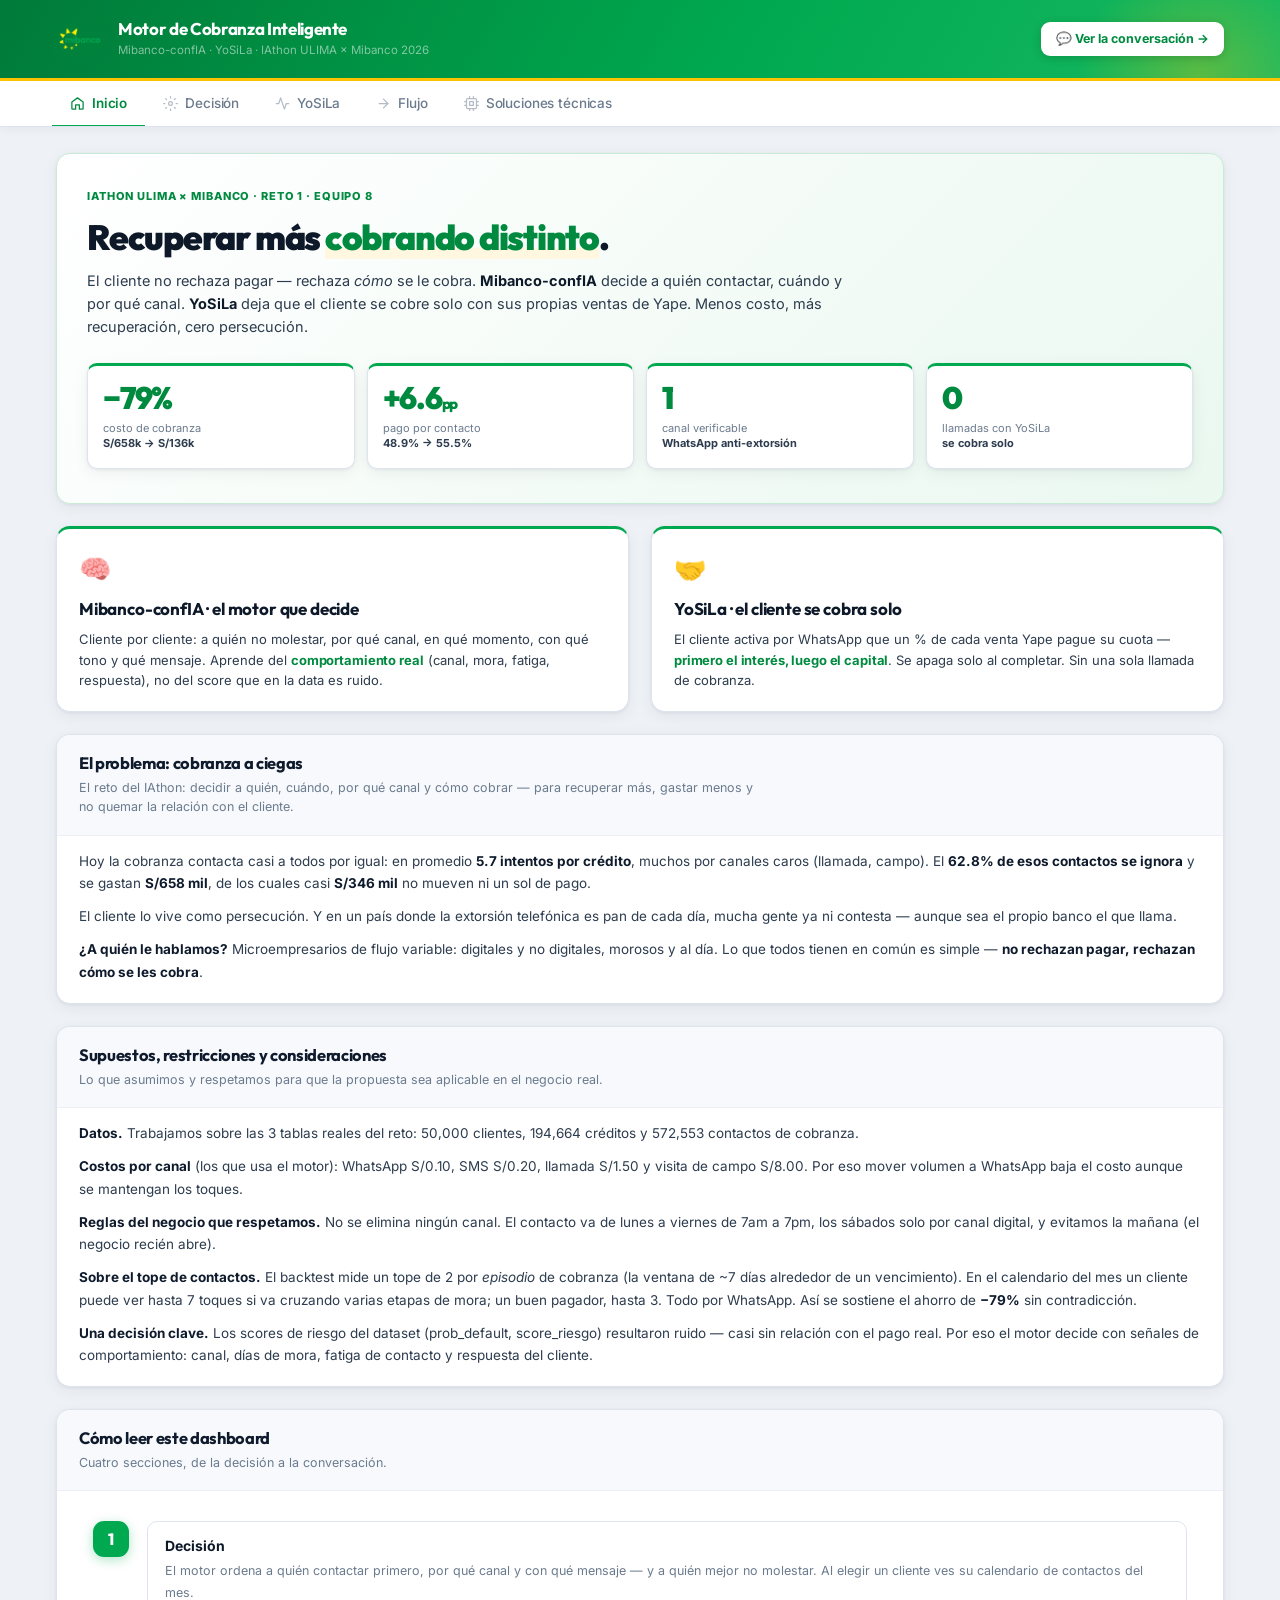
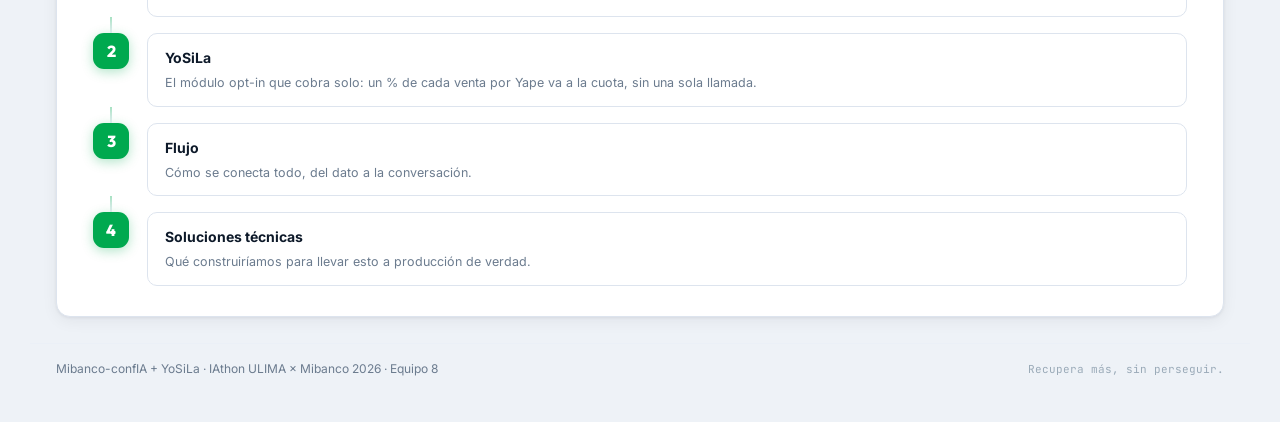
==== mvp-cobranza/web/index.html @ 4078ad82 "YaSiLa data" ====
<!DOCTYPE html>
<html lang="es">
<head>
<meta charset="UTF-8" />
<meta name="viewport" content="width=device-width, initial-scale=1.0" />
<title>Mibanco-confIA · Cobranza Inteligente</title>
<link rel="preconnect" href="https://fonts.googleapis.com" />
<link rel="preconnect" href="https://fonts.gstatic.com" crossorigin />
<link href="https://fonts.googleapis.com/css2?family=Outfit:wght@400;500;600;700;800;900&family=Inter:ital,wght@0,400;0,500;0,600;0,700;1,400&family=JetBrains+Mono:wght@400;500;600;700&display=swap" rel="stylesheet" />
<link rel="stylesheet" href="styles.css" />
</head>
<body>

<!-- ═══════════════════ HEADER ═══════════════════ -->
<header class="app-header">
  <div class="header-inner">
    <div class="header-brand">
      <div class="brand-logomark" aria-hidden="true">
        <img src="icons/Mibanco-1.png" alt="Mibanco" height="48" style="display:block;width:auto;object-fit:contain;" />
      </div>
      <div class="brand-text">
        <div class="brand-name">Motor de Cobranza Inteligente</div>
        <div class="brand-sub">Mibanco-confIA · YoSiLa · IAthon ULIMA × Mibanco 2026</div>
      </div>
    </div>
    <a href="chat.html" class="header-chat">💬 Ver la conversación →</a>
  </div>
</header>

<!-- ═══════════════════ TABS ═══════════════════ -->
<nav class="app-tabs" role="navigation" aria-label="Secciones">
  <div class="tabs-inner">
    <button class="tab active" data-tab="inicio" aria-selected="true">
      <svg class="tab-icon" width="15" height="15" viewBox="0 0 24 24" fill="none" stroke="currentColor" stroke-width="2" stroke-linecap="round" stroke-linejoin="round"><path d="M3 9.5L12 3l9 6.5V20a1 1 0 0 1-1 1h-5v-7H9v7H4a1 1 0 0 1-1-1z"/></svg>
      Inicio
    </button>
    <button class="tab" data-tab="asesoria" aria-selected="false">
      <svg class="tab-icon" width="15" height="15" viewBox="0 0 24 24" fill="none" stroke="currentColor" stroke-width="2" stroke-linecap="round" stroke-linejoin="round"><circle cx="12" cy="12" r="3"/><path d="M12 1v2M12 21v2M4.22 4.22l1.42 1.42M18.36 18.36l1.42 1.42M1 12h2M21 12h2M4.22 19.78l1.42-1.42M18.36 5.64l1.42-1.42"/></svg>
      Decisión
    </button>
    <button class="tab" data-tab="yatekobro" aria-selected="false">
      <svg class="tab-icon" width="15" height="15" viewBox="0 0 24 24" fill="none" stroke="currentColor" stroke-width="2" stroke-linecap="round" stroke-linejoin="round"><polyline points="22 12 18 12 15 21 9 3 6 12 2 12"/></svg>
      YoSiLa
    </button>
    <button class="tab" data-tab="flujo" aria-selected="false">
      <svg class="tab-icon" width="15" height="15" viewBox="0 0 24 24" fill="none" stroke="currentColor" stroke-width="2" stroke-linecap="round" stroke-linejoin="round"><path d="M5 12h14"/><path d="M12 5l7 7-7 7"/></svg>
      Flujo
    </button>
    <button class="tab" data-tab="tecnicas" aria-selected="false">
      <svg class="tab-icon" width="15" height="15" viewBox="0 0 24 24" fill="none" stroke="currentColor" stroke-width="2" stroke-linecap="round" stroke-linejoin="round"><rect x="4" y="4" width="16" height="16" rx="2"/><path d="M9 9h6v6H9zM9 1v3M15 1v3M9 20v3M15 20v3M1 9h3M1 15h3M20 9h3M20 15h3"/></svg>
      Soluciones técnicas
    </button>
  </div>
</nav>

<!-- ═══════════════════ MÓDULO 0 · INICIO (landing) ═══════════════════ -->
<main class="panel active" id="tab-inicio">

  <section class="hero">
    <div class="hero-eyebrow">IAthon ULIMA × Mibanco · Reto 1 · Equipo 8</div>
    <h1>Recuperar más <span class="hl">cobrando distinto</span>.</h1>
    <p class="hero-sub">El cliente no rechaza pagar — rechaza <i>cómo</i> se le cobra. <b>Mibanco-confIA</b> decide a quién contactar, cuándo y por qué canal. <b>YoSiLa</b> deja que el cliente se cobre solo con sus propias ventas de Yape. Menos costo, más recuperación, cero persecución.</p>
    <div class="hero-stats">
      <div class="stat"><div class="sv">−79%</div><div class="sl">costo de cobranza<br><b>S/658k → S/136k</b></div></div>
      <div class="stat"><div class="sv">+6.6<small>pp</small></div><div class="sl">pago por contacto<br><b>48.9% → 55.5%</b></div></div>
      <div class="stat"><div class="sv">1</div><div class="sl">canal verificable<br><b>WhatsApp anti-extorsión</b></div></div>
      <div class="stat"><div class="sv">0</div><div class="sl">llamadas con YoSiLa<br><b>se cobra solo</b></div></div>
    </div>
  </section>

  <section class="pillars">
    <div class="pillar">
      <div class="pillar-ic">🧠</div>
      <b>Mibanco-confIA · el motor que decide</b>
      <p>Cliente por cliente: a quién no molestar, por qué canal, en qué momento, con qué tono y qué mensaje. Aprende del <b>comportamiento real</b> (canal, mora, fatiga, respuesta), no del score que en la data es ruido.</p>
    </div>
    <div class="pillar">
      <div class="pillar-ic">🤝</div>
      <b>YoSiLa · el cliente se cobra solo</b>
      <p>El cliente activa por WhatsApp que un % de cada venta Yape pague su cuota — <b>primero el interés, luego el capital</b>. Se apaga solo al completar. Sin una sola llamada de cobranza.</p>
    </div>
  </section>

  <section class="card">
    <div class="card-h">
      <div class="card-title-group">
        <h2>El problema: cobranza a ciegas</h2>
        <span class="card-sub">El reto del IAthon: decidir a quién, cuándo, por qué canal y cómo cobrar — para recuperar más, gastar menos y no quemar la relación con el cliente.</span>
      </div>
    </div>
    <div class="prose">
      <p>Hoy la cobranza contacta casi a todos por igual: en promedio <b>5.7 intentos por crédito</b>,
      muchos por canales caros (llamada, campo). El <b>62.8% de esos contactos se ignora</b> y se
      gastan <b>S/658 mil</b>, de los cuales casi <b>S/346 mil</b> no mueven ni un sol de pago.</p>
      <p>El cliente lo vive como persecución. Y en un país donde la extorsión telefónica es pan de
      cada día, mucha gente ya ni contesta — aunque sea el propio banco el que llama.</p>
      <p><b>¿A quién le hablamos?</b> Microempresarios de flujo variable: digitales y no digitales,
      morosos y al día. Lo que todos tienen en común es simple — <b>no rechazan pagar, rechazan
      cómo se les cobra</b>.</p>
    </div>
  </section>

  <section class="card">
    <div class="card-h">
      <div class="card-title-group">
        <h2>Supuestos, restricciones y consideraciones</h2>
        <span class="card-sub">Lo que asumimos y respetamos para que la propuesta sea aplicable en el negocio real.</span>
      </div>
    </div>
    <div class="prose">
      <p><b>Datos.</b> Trabajamos sobre las 3 tablas reales del reto: 50,000 clientes, 194,664
      créditos y 572,553 contactos de cobranza.</p>
      <p><b>Costos por canal</b> (los que usa el motor): WhatsApp S/0.10, SMS S/0.20, llamada S/1.50
      y visita de campo S/8.00. Por eso mover volumen a WhatsApp baja el costo aunque se mantengan
      los toques.</p>
      <p><b>Reglas del negocio que respetamos.</b> No se elimina ningún canal. El contacto va de
      lunes a viernes de 7am a 7pm, los sábados solo por canal digital, y evitamos la mañana (el
      negocio recién abre).</p>
      <p><b>Sobre el tope de contactos.</b> El backtest mide un tope de 2 por <i>episodio</i> de
      cobranza (la ventana de ~7 días alrededor de un vencimiento). En el calendario del mes un
      cliente puede ver hasta 7 toques si va cruzando varias etapas de mora; un buen pagador, hasta
      3. Todo por WhatsApp. Así se sostiene el ahorro de <b>−79%</b> sin contradicción.</p>
      <p><b>Una decisión clave.</b> Los scores de riesgo del dataset (prob_default, score_riesgo)
      resultaron ruido — casi sin relación con el pago real. Por eso el motor decide con señales de
      comportamiento: canal, días de mora, fatiga de contacto y respuesta del cliente.</p>
    </div>
  </section>

  <section class="card">
    <div class="card-h">
      <div class="card-title-group">
        <h2>Cómo leer este dashboard</h2>
        <span class="card-sub">Cuatro secciones, de la decisión a la conversación.</span>
      </div>
    </div>
    <div class="flow">
      <div class="fstep"><div class="fnum">1</div><div class="fbody"><b>Decisión</b><small>El motor ordena a quién contactar primero, por qué canal y con qué mensaje — y a quién mejor no molestar. Al elegir un cliente ves su calendario de contactos del mes.</small></div></div>
      <div class="fconn"></div>
      <div class="fstep"><div class="fnum">2</div><div class="fbody"><b>YoSiLa</b><small>El módulo opt-in que cobra solo: un % de cada venta por Yape va a la cuota, sin una sola llamada.</small></div></div>
      <div class="fconn"></div>
      <div class="fstep"><div class="fnum">3</div><div class="fbody"><b>Flujo</b><small>Cómo se conecta todo, del dato a la conversación.</small></div></div>
      <div class="fconn"></div>
      <div class="fstep"><div class="fnum">4</div><div class="fbody"><b>Soluciones técnicas</b><small>Qué construiríamos para llevar esto a producción de verdad.</small></div></div>
    </div>
  </section>
</main>

<!-- ═══════════════════ MÓDULO 1 · DECISIÓN (Mibanco-confIA) ═══════════════════ -->
<main class="panel" id="tab-asesoria">

  <section class="card">
    <div class="card-h">
      <div class="card-title-group">
        <h2>Mibanco-confIA · decisión por cliente</h2>
        <span class="card-sub">El motor <b>Mibanco-confIA</b> decide, para cada cliente: <b>a quién no molestar</b>, canal, momento, frecuencia, tono y mensaje. Selecciona un cliente y verás <b>sus datos del Excel</b>, <b>por qué</b> se toma cada decisión y su <b>calendario de contactos del mes</b>.</span>
      </div>
    </div>
    <div class="dec">
      <div class="dec-list">
        <div class="dec-filters" id="decFilters">
          <button class="chip on" data-f="todos">Todos</button>
          <button class="chip" data-f="entrevistas">Entrevistados</button>
          <button class="chip" data-f="nocontactar">No contactar</button>
          <button class="chip" data-f="alto">Riesgo alto</button>
        </div>
        <div class="dec-rows" id="decRows"></div>
      </div>
      <div class="dec-detail" id="decDetail"><div class="empty">Selecciona un cliente →</div></div>
    </div>
  </section>

  <section class="card">
    <div class="card-h">
      <div class="card-title-group">
        <h2>Backtest de la política</h2>
        <span class="card-sub">Qué pasaría si aplicáramos esta política a la cartera: tope de contactos + canal por perfil digital, evaluado sobre los 572,553 contactos reales del dataset.</span>
      </div>
    </div>
    <div class="bt" id="btTable"><div class="loading"><span class="loading-dot"></span>corriendo backtest…</div></div>
  </section>
</main>

<!-- ═══════════════════ MÓDULO 2 · YOSILA ═══════════════════ -->
<main class="panel" id="tab-yatekobro">

  <!-- ── Flujo de activación Yape por perfil ── -->
  <section class="card">
    <div class="card-h">
      <div class="card-title-group">
        <h2>Cómo paga con Yape · dos caminos según el perfil</h2>
        <span class="card-sub">El flujo varía según si el cliente ya usa Yape o no. Para el <b>no digital</b>, el asesor lo acompaña una sola vez en el registro — luego todo es automático.</span>
      </div>
    </div>

    <div class="yape-paths">

      <!-- ══ CAMINO A · DIGITAL (ya usa Yape) ══ -->
      <div class="yape-path">
        <div class="yape-path-head">
          <span class="yp-badge digital">digital</span>
          <span class="yp-title">Ya usa Yape · activa YoSiLa directo</span>
        </div>
        <div class="flow yp-flow">
          <div class="fstep">
            <div class="fnum yp-num">1</div>
            <div class="fbody">
              <b>Recibe WhatsApp de Mibanco ✅</b>
              <small>Mensaje verificable con nombre completo, monto y cuota. El cliente sabe que es Mibanco — no extorsión.</small>
            </div>
          </div>
          <div class="fconn"></div>
          <div class="fstep">
            <div class="fnum yp-num">2</div>
            <div class="fbody">
              <b>Responde con el % que quiere destinar</b>
              <small>Escribe un número — ej. "2" para el 2% de cada venta. Sin app, sin formulario, sin sucursal.</small>
            </div>
          </div>
          <div class="fconn"></div>
          <div class="fstep">
            <div class="fnum yp-num">3</div>
            <div class="fbody">
              <b>YoSiLa queda activado · sin hacer nada más</b>
              <small>Cada venta Yape descuenta automáticamente el % elegido: primero cubre el interés, luego el capital.</small>
            </div>
          </div>
          <div class="fconn"></div>
          <div class="fstep">
            <div class="fnum yp-num">✓</div>
            <div class="fbody">
              <b>Recibe 3 avisos y auto-stop al completar</b>
              <small>Interés 50% · interés 100% (el gancho emocional) · cuota completa → YoSiLa se apaga. Cero llamadas.</small>
            </div>
          </div>
        </div>
        <div class="yp-limits">
          <span class="yp-lim-h">Límites Yape por defecto</span>
          <div class="yp-lim-grid">
            <div><b>S/ 500</b><small>límite diario</small></div>
            <div><b>S/ 2,000</b><small>máximo configurable</small></div>
            <div><b>S/ 60</b><small>umbral código extra</small></div>
          </div>
          <span class="yp-lim-note">El cliente puede cambiar su límite desde Ajustes &gt; Límites transaccionales, sin ir a una agencia.</span>
        </div>
      </div>

      <!-- ══ CAMINO B · NO DIGITAL (nuevo en Yape) ══ -->
      <div class="yape-path">
        <div class="yape-path-head">
          <span class="yp-badge nodigital">no digital</span>
          <span class="yp-title">Nuevo en Yape · registro primero (solo la primera vez)</span>
        </div>

        <!-- Fase 1: Registro -->
        <div class="yp-fase-label">Fase 1 — Registro (una sola vez)</div>
        <div class="flow yp-flow">
          <div class="fstep">
            <div class="fnum yp-num nd">1</div>
            <div class="fbody">
              <b>Descarga la app de Yape</b>
              <small>Google Play o App Store. Puede registrarse <b>con DNI solo</b> — no necesita cuenta bancaria BCP.</small>
            </div>
          </div>
          <div class="fconn"></div>
          <div class="fstep">
            <div class="fnum yp-num nd">2</div>
            <div class="fbody">
              <b>Se registra con su número de celular</b>
              <small>Abre Yape, ingresa su número y valida su identidad con el DNI (o tarjeta BCP si la tiene).</small>
            </div>
          </div>
          <div class="fconn"></div>
          <div class="fstep">
            <div class="fnum yp-num nd">3</div>
            <div class="fbody">
              <b>Crea su contraseña personal</b>
              <small>Queda listo para recibir y enviar dinero. El asesor lo acompaña solo esta primera vez.</small>
            </div>
          </div>
        </div>

        <!-- Fase 2: Flujo de pago -->
        <div class="yp-fase-label">Fase 2 — Cómo yapea (cada vez)</div>
        <div class="flow yp-flow">
          <div class="fstep">
            <div class="fnum yp-num nd">1</div>
            <div class="fbody">
              <b>Abre Yape e ingresa su contraseña</b>
              <small>La app está en su celular — no necesita ir a ningún lado.</small>
            </div>
          </div>
          <div class="fconn"></div>
          <div class="fstep">
            <div class="fnum yp-num nd">2</div>
            <div class="fbody">
              <b>Toca el botón morado "Yapear" (abajo a la derecha)</b>
              <small>Accede a la pantalla principal de transferencias.</small>
            </div>
          </div>
          <div class="fconn"></div>
          <div class="fstep">
            <div class="fnum yp-num nd">3</div>
            <div class="fbody">
              <b>Elige a quién enviar: contacto, celular o QR</b>
              <small>También aparecen sus "yaperos frecuentes" para yapear con un solo toque.</small>
            </div>
          </div>
          <div class="fconn"></div>
          <div class="fstep">
            <div class="fnum yp-num nd">4</div>
            <div class="fbody">
              <b>Ingresa el monto y verifica el nombre</b>
              <small>Yape muestra el primer nombre + 3 letras del apellido del destinatario para confirmar que va a la persona correcta.</small>
            </div>
          </div>
          <div class="fconn"></div>
          <div class="fstep">
            <div class="fnum yp-num nd">5</div>
            <div class="fbody">
              <b>Si el monto supera S/60 → código de seguridad extra</b>
              <small>Puede cambiarlo desde Menú &gt; Mi perfil &gt; Configuración &gt; Configuración de Yapeo alto.</small>
            </div>
          </div>
          <div class="fconn"></div>
          <div class="fstep">
            <div class="fnum yp-num nd">✓</div>
            <div class="fbody">
              <b>Confirma · el dinero llega de forma inmediata</b>
              <small>Transferencias gratuitas. Compatible con otras entidades afiliadas (incluyendo Plin).</small>
            </div>
          </div>
        </div>

        <!-- Luego activa YoSiLa igual que digital -->
        <div class="yp-fase-label yp-fase-then">Luego activa YoSiLa igual que el digital</div>
        <div class="flow yp-flow">
          <div class="fstep">
            <div class="fnum yp-num">→</div>
            <div class="fbody">
              <b>Recibe WhatsApp de Mibanco ✅ y responde con su %</b>
              <small>Desde ese momento, cada venta Yape cubre automáticamente su cuota. Sin llamadas, sin visitas.</small>
            </div>
          </div>
        </div>
      </div>

    </div><!-- /yape-paths -->
  </section>

  <!-- ── Simulador YoSiLa ── -->
  <section class="card">
    <div class="card-h">
      <div class="card-title-group">
        <h2>YoSiLa · el cliente se cobra solo</h2>
        <span class="card-sub">Un % de cada venta por Yape se imputa <b>primero al interés, luego al capital</b> (SBS 3274-2017 Art. 29.2). Se avisa en 3 momentos y se apaga solo al completar la cuota.</span>
      </div>
    </div>

    <div class="yk">
      <div class="yk-controls">
        <div class="yk-presets" id="ykPresets"></div>

        <div class="yk-field">
          <label>Crédito (saldo S/)</label>
          <input type="number" id="ykSaldo" value="3000" min="500" step="100" />
        </div>
        <div class="yk-field-row">
          <div class="yk-field"><label>Tasa EA</label><div class="input-wrap has-unit"><input type="number" id="ykTasa" value="50" min="10" max="120" step="1" /><span class="unit">%</span></div></div>
          <div class="yk-field"><label>Plazo</label><div class="input-wrap has-unit"><input type="number" id="ykPlazo" value="12" min="3" max="36" step="1" /><span class="unit">m</span></div></div>
        </div>
        <div class="yk-field">
          <label>% por venta Yape <b id="ykPctV">2%</b></label>
          <div class="seg" id="ykPct"><button data-v="1">1%</button><button data-v="2" class="on">2%</button><button data-v="3">3%</button><button data-v="5">5%</button></div>
        </div>
        <div class="yk-field">
          <label>Ventas por día en Yape <b id="ykVentasV">S/ 1,000</b></label>
          <input type="range" id="ykVentas" min="200" max="2500" step="100" value="1000" />
        </div>
        <div class="yk-mode" id="ykMode"></div>
      </div>

      <div class="yk-out">
        <div class="yk-amort" id="ykAmort"></div>
        <div class="yk-bars" id="ykBars"></div>
        <div class="yk-resumen" id="ykResumen"></div>

        <div class="yk-split">
          <div class="yk-ledger-wrap">
            <div class="mini-h">Ledger día a día <span id="ykLedMode" class="ledtag"></span></div>
            <div class="ledger" id="ykLedger"></div>
          </div>
          <div class="yk-events-wrap">
            <div class="mini-h">Notificaciones emitidas (solo 3)</div>
            <div class="events" id="ykEvents"></div>
          </div>
        </div>
      </div>
    </div>
  </section>
</main>

<!-- ═══════════════════ MÓDULO 3 · FLUJO ═══════════════════ -->
<main class="panel" id="tab-flujo">
  <section class="card">
    <div class="card-h">
      <div class="card-title-group">
        <h2>Flujo end-to-end de la solución</h2>
        <span class="card-sub">Cómo se conectan las capas: del dato a la conversación, sin una sola llamada de cobranza.</span>
      </div>
    </div>
    <div class="flow" id="flow"></div>
  </section>
</main>

<!-- ═══════════════════ MÓDULO 4 · SOLUCIONES TÉCNICAS ═══════════════════ -->
<main class="panel" id="tab-tecnicas">

  <section class="card">
    <div class="card-h">
      <div class="card-title-group">
        <h2>Dónde entra el Machine Learning y dónde la IA generativa</h2>
        <span class="card-sub">No es "un bot con IA". Son tres capas con roles distintos que nunca se mezclan: el ML <b>decide</b>, la IA generativa <b>conversa</b>, las reglas <b>protegen</b> el negocio.</span>
      </div>
    </div>
    <div class="tech-split">
      <div class="tech-col">
        <div class="tech-tag ml">Machine Learning</div>
        <b>Predice con números</b>
        <p>Modelos entrenados sobre la data histórica que estiman probabilidades: ¿pagará solo?, ¿pagará por este canal?, ¿a esta hora? Salen <i>scores</i>, no texto. Es lo que decide <b>a quién, cuándo y por qué canal</b>.</p>
      </div>
      <div class="tech-col">
        <div class="tech-tag ia">IA generativa</div>
        <b>Conversa en lenguaje natural</b>
        <p>Redacta el mensaje con el tono del perfil, entiende lo que responde el cliente ("pago el viernes", "no puedo esta semana") y negocia opciones (pago parcial, reprogramar). Es el <b>cómo le hablamos</b>.</p>
      </div>
      <div class="tech-col">
        <div class="tech-tag rules">Reglas + optimización</div>
        <b>Protegen el negocio</b>
        <p>Toman los scores del ML y aplican las restricciones reales: horario permitido, tope de contactos, no eliminar canales, identidad verificable. Eligen la acción de <b>mayor valor neto</b>.</p>
      </div>
    </div>
  </section>

  <section class="card">
    <div class="card-h">
      <div class="card-title-group">
        <h2>Los 4 modelos de Mibanco-confIA (la capa ML)</h2>
        <span class="card-sub">Cada modelo responde una pregunta, con variables reales del Excel y una etiqueta de entrenamiento concreta.</span>
      </div>
    </div>
    <div class="modelos">
      <div class="modelo">
        <div class="modelo-n">M1</div>
        <div class="modelo-b">
          <b>¿Vale la pena contactar?</b>
          <p>Predice <code>P(paga en 7d | sin contacto)</code>. Si es alta → <b>NO CONTACTAR</b> (al buen pagador no se le trata como moroso).</p>
          <div class="io">
            <span class="io-tag"><i>entra</i> ratio_pago · num_atrasos · dias_mora_promedio · prob_pago_7d_base · ultimo_pago_dias</span>
            <span class="io-tag"><i>modelo</i> Gradient Boosting (LightGBM)</span>
          </div>
        </div>
      </div>
      <div class="modelo">
        <div class="modelo-n">M2</div>
        <div class="modelo-b">
          <b>¿Por qué canal?</b>
          <p>Estima <code>P(paga | canal)</code> para cada canal y elige <code>argmax(P · cuota − costo)</code>. Por eso WhatsApp gana casi siempre; la llamada se reserva para el no-digital de alto monto.</p>
          <div class="io">
            <span class="io-tag"><i>entra</i> es_digital · interaccion_digital · uso_whatsapp · canal_* · fatiga · intento · respuesta</span>
            <span class="io-tag"><i>modelo</i> 4 clasificadores (uno por canal)</span>
          </div>
        </div>
      </div>
      <div class="modelo">
        <div class="modelo-n">M3</div>
        <div class="modelo-b">
          <b>¿En qué momento?</b>
          <p>La mejor franja del día/semana, más la señal Yape "buen día" (si ayer vendió por encima de su promedio, hoy se le sugiere adelantar). Respeta Lun-Vie 7-19h, sábado solo digital.</p>
          <div class="io">
            <span class="io-tag"><i>entra</i> hora_contacto · día_semana · dias_mora · days_since_due · pulso Yape</span>
            <span class="io-tag"><i>modelo</i> regresión / árbol + reglas de horario</span>
          </div>
        </div>
      </div>
      <div class="modelo">
        <div class="modelo-n">M4</div>
        <div class="modelo-b">
          <b>¿Cómo le hablamos?</b>
          <p>Clasifica al cliente en uno de 4 cuadrantes (digital/no digital × moroso/al día) y fija el tono: agradecido al que se adelanta, empático al que la pasa difícil, dignidad al que teme la extorsión.</p>
          <div class="io">
            <span class="io-tag"><i>entra</i> es_digital · dias_mora · ratio_pago · num_atrasos</span>
            <span class="io-tag"><i>sale</i> tono + plantilla → la redacta la IA generativa</span>
          </div>
        </div>
      </div>
    </div>
    <div class="bt-note" style="margin:0 22px 22px"><b>Etiqueta de entrenamiento:</b> <code>pago_7d_post_contacto</code> — para cada uno de los 572,553 contactos del dataset ya sabemos si el cliente pagó o no. Eso convierte el problema en aprendizaje supervisado puro.</div>
  </section>

  <section class="card">
    <div class="card-h">
      <div class="card-title-group">
        <h2>Cómo se decide para UN cliente, paso a paso</h2>
        <span class="card-sub">El recorrido de una sola persona por el motor — lo mismo que ves en la tab Decisión.</span>
      </div>
    </div>
    <div class="flow">
      <div class="fstep"><div class="fnum">1</div><div class="fbody"><b>Se arma su vector de variables</b><small>Las del Excel (riesgo, mora, ratio de pago, perfil digital…) más derivadas: índice de fatiga, días a vencimiento, pulso de ventas Yape.</small></div></div>
      <div class="fconn"></div>
      <div class="fstep"><div class="fnum">2</div><div class="fbody"><b>M1 decide si tocarlo</b><small>Si pagaría solo con alta probabilidad → no se le molesta y queda fuera de la cola.</small></div></div>
      <div class="fconn"></div>
      <div class="fstep"><div class="fnum">3</div><div class="fbody"><b>M2 elige el canal</b><small>Calcula el valor neto por canal y se queda con el mejor (casi siempre WhatsApp verificable).</small></div></div>
      <div class="fconn"></div>
      <div class="fstep"><div class="fnum">4</div><div class="fbody"><b>M3 fija el momento y M4 el tono</b><small>La franja respetando el horario, y el tono según su cuadrante emocional.</small></div></div>
      <div class="fconn"></div>
      <div class="fstep"><div class="fnum">5</div><div class="fbody"><b>La IA generativa redacta y conversa</b><small>Escribe el mensaje verificable <b>Mibanco ✅</b>; si el cliente responde, lo entiende y negocia (pago parcial, reprogramar, activar YoSiLa).</small></div></div>
      <div class="fconn"></div>
      <div class="fstep"><div class="fnum">✓</div><div class="fbody"><b>Con tope y registro</b><small>Nunca pasa el tope de contactos; si activa YoSiLa, su "sí" por WhatsApp queda registrado como consentimiento (Res. SBS 02522-2025).</small></div></div>
    </div>
    <div class="bt-note" style="margin:0 22px 22px">En esta demo las decisiones están <b>precalculadas</b> (motor en Python sobre la data real) para poder explorarlas cliente por cliente. En producción, los modelos se reentrenan con cada nuevo contacto y la IA generativa corre en vivo sobre WhatsApp Business.</div>
  </section>
</main>

<footer class="app-footer">
  <span class="foot-brand">Mibanco-confIA + YoSiLa · IAthon ULIMA × Mibanco 2026 · Equipo 8</span>
  <span class="foot-meta">Recupera más, sin perseguir.</span>
</footer>

<script src="app.js"></script>
</body>
</html>
---- mvp-cobranza/web/styles.css ----
/* ============================================================
   Motor de Cobranza Inteligente · Mibanco-confIA + YoSiLa
   Mibanco · IAthon ULIMA 2026 · Equipo 8
   Rediseño UI basado en la identidad de marca Mibanco Peru
   ============================================================ */

/* ══════════════════ TOKENS ══════════════════ */
:root {
  /* Mibanco brand — verde + amarillo (color primario de marca) */
  --mb-green: #00A94F;
  --mb-green-d: #008A40;
  --mb-green-l: #2FC46E;
  --mb-green-050: #EAF8F0;
  --mb-green-100: #C7EBD5;
  --mb-yellow: #FFC400;
  --mb-yellow-d: #E5A800;
  --mb-yellow-050: #FFF7E0;

  /* Coral / rojo — RESERVADO para semántica negativa (gestión actual, riesgo alto, prioridad alta) */
  --mb-red: #E2231A;
  --mb-red-d: #C01E15;
  --mb-red-light: #F5352B;
  --mb-red-050: #FEF2F1;
  --mb-red-100: #FDDCDB;

  /* Navy (headers, strong ink) */
  --navy: #0D1929;
  --navy-2: #1E2F47;
  --navy-3: #2C4160;

  /* Ink (body text) */
  --ink: #0F1B2D;
  --ink-2: #2D3C4E;
  --ink-3: #4A5A6A;

  /* Muted */
  --muted: #6B7B8E;
  --muted-2: #9AAAB8;

  /* Surfaces */
  --bg: #EEF2F7;
  --panelbg: #F7F9FC;
  --card: #FFFFFF;
  --line: #DDE4EE;
  --line-2: #EBF0F7;

  /* Semantic: success */
  --good: #0A7A4F;
  --good-bg: #E6F7F0;
  --good-border: #9ED4BB;

  /* Semantic: warning */
  --warn: #A35800;
  --warn-bg: #FEF3E0;
  --warn-border: #F9CA80;

  /* WhatsApp */
  --wa: #25D366;
  --wa-d: #075E54;

  /* Type families */
  --sans: 'Inter', -apple-system, BlinkMacSystemFont, 'Segoe UI', Helvetica, Arial, sans-serif;
  --display: 'Outfit', -apple-system, BlinkMacSystemFont, sans-serif;
  --mono: 'JetBrains Mono', ui-monospace, 'Cascadia Code', 'Cascadia Mono', Consolas, 'Roboto Mono', monospace;

  /* Shadows */
  --sh: 0 1px 3px rgba(13,25,41,.06), 0 4px 16px rgba(13,25,41,.06);
  --sh-hover: 0 2px 8px rgba(13,25,41,.08), 0 8px 24px rgba(13,25,41,.10);

  /* Radius */
  --r: 14px;
  --r-sm: 10px;
  --r-xs: 7px;

  /* Easing */
  --ease: cubic-bezier(0.16, 1, 0.3, 1);
}

/* ══════════════════ RESET ══════════════════ */
*, *::before, *::after { box-sizing: border-box; }
html { scroll-behavior: smooth; }
body {
  margin: 0;
  font-family: var(--sans);
  background: var(--bg);
  color: var(--ink);
  font-size: 14px;
  line-height: 1.5;
  -webkit-font-smoothing: antialiased;
  -moz-osx-font-smoothing: grayscale;
}
h2 {
  font-family: var(--display);
  font-size: 16.5px;
  font-weight: 700;
  margin: 0;
  letter-spacing: -0.02em;
  line-height: 1.25;
}
code {
  font-family: var(--mono);
  font-size: 0.84em;
  background: rgba(13, 25, 41, 0.07);
  padding: 2px 6px;
  border-radius: 5px;
  color: var(--navy-2);
}
b { font-weight: 700; }
strong { font-weight: 700; }

/* ══════════════════ HEADER ══════════════════ */
.app-header {
  background: linear-gradient(120deg, #007A39 0%, #00A94F 58%, #18B962 100%);
  position: relative;
  overflow: hidden;
  border-bottom: 3px solid var(--mb-yellow);
}
.app-header::after {
  content: '';
  position: absolute;
  top: -60px;
  right: -60px;
  width: 280px;
  height: 280px;
  background: radial-gradient(circle at center, rgba(255,196,0,.30) 0%, transparent 62%);
  pointer-events: none;
}
.header-inner {
  position: relative;
  z-index: 1;
  max-width: 1220px;
  margin: 0 auto;
  padding: 15px 26px;
  display: flex;
  align-items: center;
  justify-content: space-between;
  gap: 20px;
  flex-wrap: wrap;
}
.header-brand {
  display: flex;
  align-items: center;
  gap: 14px;
}
.brand-logomark {
  flex: none;
  filter: drop-shadow(0 4px 12px rgba(0,169,79,.45));
}
.brand-logomark svg { display: block; }
.brand-text { display: flex; flex-direction: column; gap: 3px; }
.brand-name {
  font-family: var(--display);
  font-size: 17px;
  font-weight: 700;
  color: #ffffff;
  letter-spacing: -0.02em;
  line-height: 1.15;
}
.brand-sub {
  font-size: 11.5px;
  color: rgba(255,255,255,.5);
  display: flex;
  align-items: center;
  gap: 6px;
}
.brand-pill {
  background: rgba(226,35,26,.3);
  border: 1px solid rgba(226,35,26,.5);
  color: #ffb3b0;
  font-size: 9.5px;
  font-weight: 700;
  letter-spacing: .07em;
  text-transform: uppercase;
  padding: 1px 7px;
  border-radius: 20px;
}
.header-meta {
  display: flex;
  flex-direction: column;
  align-items: flex-end;
  gap: 5px;
}
.header-chat {
  background: #fff; color: var(--mb-green-d); padding: 8px 15px; border-radius: 9px;
  text-decoration: none; font-size: 12.5px; font-weight: 700; flex-shrink: 0;
  white-space: nowrap; transition: background .15s ease, transform .15s ease, color .15s ease;
  box-shadow: 0 2px 10px rgba(0,0,0,.16);
}
.header-chat:hover { background: var(--mb-yellow); color: var(--navy); transform: translateY(-1px); }

/* Texto en prosa dentro de una card (Inicio / supuestos) */
.prose { padding: 14px 22px 20px; font-size: 13.5px; line-height: 1.65; color: var(--ink-2); }
.prose p { margin: 0 0 11px; }
.prose p:last-child { margin-bottom: 0; }
.prose b { color: var(--ink); font-weight: 700; }
.prose i { color: var(--ink-2); }

/* ══════════════════ INICIO · LANDING (hero + pilares) ══════════════════ */
.hero {
  background: linear-gradient(135deg, #fff 0%, var(--mb-green-050) 100%);
  border: 1px solid var(--mb-green-100); border-radius: var(--r);
  box-shadow: var(--sh); padding: 34px 30px;
}
.hero-eyebrow {
  font-size: 11px; font-weight: 800; letter-spacing: .08em; text-transform: uppercase;
  color: var(--mb-green-d); margin-bottom: 14px;
}
.hero h1 {
  font-family: var(--display); font-size: 35px; font-weight: 900; letter-spacing: -.035em;
  color: var(--navy); margin: 0 0 13px; line-height: 1.07;
}
.hero h1 .hl { color: var(--mb-green-d); box-shadow: inset 0 -.32em 0 var(--mb-yellow-050); }
.hero-sub { font-size: 14.5px; line-height: 1.6; color: var(--ink-2); max-width: 770px; margin: 0 0 24px; }
.hero-sub b { color: var(--navy); font-weight: 700; }
.hero-stats { display: grid; grid-template-columns: repeat(4, 1fr); gap: 12px; }
.hero-stats .stat {
  background: #fff; border: 1px solid var(--line); border-radius: var(--r-sm);
  padding: 16px 15px; box-shadow: var(--sh); border-top: 3px solid var(--mb-green);
}
.hero-stats .sv {
  font-family: var(--display); font-size: 31px; font-weight: 900;
  color: var(--mb-green-d); letter-spacing: -.04em; line-height: 1;
}
.hero-stats .sv small { font-size: 15px; font-weight: 800; }
.hero-stats .sl { font-size: 11px; color: var(--muted); margin-top: 8px; line-height: 1.45; }
.hero-stats .sl b { color: var(--ink-2); font-weight: 700; }

.pillars { display: grid; grid-template-columns: 1fr 1fr; gap: 22px; }
.pillar {
  background: var(--card); border: 1px solid var(--line); border-radius: var(--r);
  box-shadow: var(--sh); padding: 20px 22px; border-top: 3px solid var(--mb-green);
}
.pillar-ic { font-size: 26px; margin-bottom: 8px; }
.pillar b { font-family: var(--display); font-size: 17px; color: var(--navy); display: block; margin-bottom: 7px; letter-spacing: -.01em; }
.pillar p { font-size: 13px; line-height: 1.6; color: var(--ink-2); margin: 0; }
.pillar p b { font-family: var(--sans); font-size: inherit; display: inline; color: var(--mb-green-d); }
@media (max-width: 760px) {
  .hero-stats { grid-template-columns: repeat(2, 1fr); }
  .pillars { grid-template-columns: 1fr; }
  .hero h1 { font-size: 27px; }
}

/* ══════════════════ SOLUCIONES TÉCNICAS ══════════════════ */
.tech-split { display: grid; grid-template-columns: repeat(3, 1fr); gap: 14px; padding: 10px 22px 22px; }
.tech-col { background: var(--panelbg); border: 1px solid var(--line); border-radius: var(--r-sm); padding: 15px 16px; }
.tech-tag {
  display: inline-block; font-size: 10px; font-weight: 800; text-transform: uppercase;
  letter-spacing: .05em; padding: 3px 10px; border-radius: 20px; margin-bottom: 11px;
}
.tech-tag.ml { background: var(--mb-green-050); color: var(--mb-green-d); border: 1px solid var(--mb-green-100); }
.tech-tag.ia { background: var(--mb-yellow-050); color: var(--mb-yellow-d); border: 1px solid #F4D98A; }
.tech-tag.rules { background: #eef1f7; color: var(--navy-3); border: 1px solid var(--line); }
.tech-col b { font-family: var(--display); font-size: 14.5px; color: var(--navy); display: block; margin-bottom: 6px; }
.tech-col p { font-size: 12px; line-height: 1.6; color: var(--ink-2); margin: 0; }
.tech-col p b { font-family: var(--sans); font-size: inherit; display: inline; color: var(--mb-green-d); }

.modelos { padding: 10px 22px 12px; }
.modelo { display: grid; grid-template-columns: 46px 1fr; gap: 14px; padding: 15px 0; border-bottom: 1px solid var(--line-2); }
.modelo:last-child { border-bottom: none; }
.modelo-n {
  width: 46px; height: 46px; border-radius: 12px; background: var(--mb-green); color: #fff;
  display: grid; place-items: center; font-family: var(--display); font-weight: 800; font-size: 15px;
  box-shadow: 0 3px 10px rgba(0,169,79,.25);
}
.modelo-b b { font-family: var(--display); font-size: 15.5px; color: var(--navy); display: block; margin-bottom: 4px; }
.modelo-b p { font-size: 12.5px; line-height: 1.55; color: var(--ink-2); margin: 0 0 8px; }
.modelo-b code { font-size: 11px; }
.io { display: flex; flex-direction: column; gap: 5px; }
.io-tag {
  font-size: 11px; color: var(--ink-3); background: var(--panelbg); border: 1px solid var(--line-2);
  border-radius: 6px; padding: 5px 9px; font-family: var(--mono); line-height: 1.45;
}
.io-tag i { font-style: normal; color: var(--mb-green-d); font-weight: 700; text-transform: uppercase; font-size: 9px; margin-right: 6px; letter-spacing: .03em; }
@media (max-width: 760px) { .tech-split { grid-template-columns: 1fr; } }
.src-badge {
  font-size: 10.5px;
  font-weight: 700;
  padding: 4px 11px;
  border-radius: 20px;
  background: rgba(255,255,255,.12);
  color: rgba(255,255,255,.8);
  text-transform: uppercase;
  letter-spacing: .06em;
  border: 1px solid rgba(255,255,255,.1);
  transition: background .2s var(--ease), color .2s var(--ease);
}
.src-badge.real { background: var(--good); color: #fff; border-color: transparent; }
.src-badge.sintetico { background: var(--warn); color: #fff; border-color: transparent; }
.header-hint { font-size: 10px; color: rgba(255,255,255,.32); }
.header-hint code { background: rgba(255,255,255,.12); color: rgba(255,255,255,.65); }

/* ══════════════════ TABS ══════════════════ */
.app-tabs {
  background: var(--card);
  border-bottom: 1px solid var(--line);
  position: sticky;
  top: 0;
  z-index: 30;
  box-shadow: 0 2px 10px rgba(13,25,41,.05);
}
.tabs-inner {
  max-width: 1220px;
  margin: 0 auto;
  padding: 0 22px;
  display: flex;
  overflow-x: auto;
  scrollbar-width: none;
}
.tabs-inner::-webkit-scrollbar { display: none; }
.tab {
  display: flex;
  align-items: center;
  gap: 7px;
  border: none;
  background: none;
  font-family: var(--sans);
  font-size: 13.5px;
  font-weight: 500;
  color: var(--muted);
  padding: 14px 18px;
  cursor: pointer;
  border-bottom: 2.5px solid transparent;
  white-space: nowrap;
  transition: color .15s ease, border-color .15s ease;
  margin-bottom: -1px;
  letter-spacing: -.01em;
}
.tab:hover { color: var(--ink-2); }
.tab.active { color: var(--mb-green-d); border-bottom-color: var(--mb-green); font-weight: 600; }
.tab-icon { opacity: .5; transition: opacity .15s ease; flex: none; }
.tab:hover .tab-icon { opacity: .75; }
.tab.active .tab-icon { opacity: 1; }

/* ══════════════════ PANELS ══════════════════ */
.panel {
  display: none;
  max-width: 1220px;
  margin: 0 auto;
  padding: 26px;
  flex-direction: column;
  gap: 22px;
}
.panel.active { display: flex; }
.card {
  background: var(--card);
  border: 1px solid var(--line);
  border-radius: var(--r);
  box-shadow: var(--sh);
  overflow: hidden;
}
.card-h {
  padding: 18px 22px;
  border-bottom: 1px solid var(--line-2);
  background: var(--panelbg);
  display: flex;
  align-items: flex-start;
  justify-content: space-between;
  gap: 12px;
}
.card-title-group { flex: 1; }
.card-sub {
  display: block;
  font-size: 12.5px;
  color: var(--muted);
  margin-top: 4px;
  line-height: 1.55;
  max-width: 680px;
}
.card-sub b, .card-sub strong { color: var(--ink-2); font-weight: 600; }
.loading, .empty {
  padding: 52px 24px;
  text-align: center;
  color: var(--muted-2);
  font-size: 13px;
  display: flex;
  flex-direction: column;
  align-items: center;
  gap: 8px;
}
.loading-dot {
  width: 8px;
  height: 8px;
  border-radius: 50%;
  background: var(--mb-green);
  animation: pulse 1.2s ease-in-out infinite;
}
@keyframes pulse {
  0%, 100% { opacity: .3; transform: scale(.9); }
  50% { opacity: 1; transform: scale(1.1); }
}

/* ══════════════════ BACKTEST ══════════════════ */
.bt { padding: 8px 22px 22px; }
.bt-head {
  display: flex;
  align-items: baseline;
  gap: 16px;
  flex-wrap: wrap;
  margin-top: 16px;
  padding-bottom: 18px;
  border-bottom: 1px solid var(--line-2);
}
.bt-big {
  font-family: var(--display);
  font-size: 52px;
  font-weight: 900;
  color: var(--mb-green-d);
  letter-spacing: -.05em;
  line-height: 1;
}
.bt-big-l { font-size: 13.5px; color: var(--muted); line-height: 1.55; }
.bt-big-l b { color: var(--ink); font-weight: 700; }
.bt-grid {
  display: grid;
  grid-template-columns: 1.5fr 1fr 1fr;
  font-family: var(--mono);
  font-size: 13px;
  margin-top: 16px;
  border: 1px solid var(--line);
  border-radius: var(--r-sm);
  overflow: hidden;
}
.bt-grid .h {
  font-family: var(--sans);
  font-size: 10.5px;
  text-transform: uppercase;
  letter-spacing: .05em;
  color: var(--muted);
  font-weight: 700;
  padding: 10px 14px;
  border-bottom: 2px solid var(--line);
  background: var(--panelbg);
}
.bt-grid .h.now { color: var(--mb-red); background: var(--mb-red-050); }
.bt-grid .h.ia { color: var(--good); background: var(--good-bg); }
.bt-grid .k {
  font-family: var(--sans);
  font-size: 13px;
  font-weight: 500;
  color: var(--ink-2);
  padding: 11px 14px;
  border-bottom: 1px solid var(--line-2);
}
.bt-grid .v {
  padding: 11px 14px;
  border-bottom: 1px solid var(--line-2);
  text-align: right;
  font-weight: 700;
  font-size: 13.5px;
}
.bt-grid .v.now { color: var(--mb-red); }
.bt-grid .v.ia { color: var(--good); }
.bt-note {
  margin-top: 14px;
  font-size: 12.5px;
  color: var(--muted);
  background: var(--panelbg);
  border: 1px solid var(--line-2);
  border-radius: var(--r-sm);
  padding: 11px 14px;
  line-height: 1.6;
}
.bt-note b { color: var(--ink-2); }

/* ══════════════════ DECISION ══════════════════ */
.dec { display: grid; grid-template-columns: 330px 1fr; min-height: 460px; }
.dec-list { border-right: 1px solid var(--line-2); display: flex; flex-direction: column; }
.dec-filters {
  display: flex;
  gap: 6px;
  padding: 12px 14px;
  flex-wrap: wrap;
  border-bottom: 1px solid var(--line-2);
  background: var(--panelbg);
}
.chip {
  border: 1px solid var(--line);
  background: var(--card);
  border-radius: 20px;
  padding: 4px 12px;
  font-size: 11.5px;
  cursor: pointer;
  color: var(--ink-2);
  font-weight: 500;
  transition: all .15s var(--ease);
  font-family: var(--sans);
}
.chip:hover { border-color: var(--mb-green-100); color: var(--mb-green-d); background: var(--mb-green-050); }
.chip.on { background: var(--navy); color: #fff; border-color: var(--navy); }
.dec-rows { overflow: auto; max-height: 450px; }
.drow {
  display: flex;
  align-items: center;
  gap: 10px;
  padding: 10px 14px;
  border-bottom: 1px solid var(--line-2);
  cursor: pointer;
  transition: background .1s ease;
}
.drow:hover { background: var(--panelbg); }
.drow.on { background: var(--mb-green-050); box-shadow: inset 3px 0 0 var(--mb-green); }
.drow .pr {
  font-family: var(--mono);
  font-size: 12px;
  font-weight: 700;
  width: 34px;
  height: 34px;
  border-radius: 9px;
  display: grid;
  place-items: center;
  color: #fff;
  flex: none;
}
.drow .nm {
  flex: 1;
  min-width: 0;
  font-weight: 600;
  font-size: 13.5px;
  white-space: nowrap;
  overflow: hidden;
  text-overflow: ellipsis;
}
.drow .nm small {
  display: block;
  font-weight: 400;
  color: var(--muted);
  font-size: 11px;
  margin-top: 1px;
}
.drow .act {
  font-size: 9.5px;
  font-weight: 700;
  text-transform: uppercase;
  letter-spacing: .04em;
  padding: 3px 8px;
  border-radius: var(--r-xs);
  flex: none;
}
.act-no { background: var(--warn-bg); color: var(--warn); }
.act-si { background: var(--good-bg); color: var(--good); }

/* Decision detail */
.dec-detail { padding: 22px 24px; overflow: auto; max-height: 500px; }
.dd-head {
  display: flex;
  justify-content: space-between;
  align-items: flex-start;
  gap: 14px;
  margin-bottom: 10px;
  padding-bottom: 16px;
  border-bottom: 1px solid var(--line-2);
}
.dd-name {
  font-family: var(--display);
  font-size: 21px;
  font-weight: 800;
  color: var(--navy);
  letter-spacing: -.03em;
}
.dd-tags { display: flex; gap: 6px; flex-wrap: wrap; margin-top: 8px; }
.tag {
  font-size: 10.5px;
  font-weight: 700;
  padding: 3px 9px;
  border-radius: 20px;
  text-transform: uppercase;
  letter-spacing: .04em;
  background: var(--line-2);
  color: var(--ink-2);
}
.tag.bad { background: var(--mb-red-100); color: var(--mb-red-d); }
.tag.good { background: var(--good-bg); color: var(--good); }
.tag.warn { background: var(--warn-bg); color: var(--warn); }
.dd-note {
  font-size: 12.5px;
  background: var(--warn-bg);
  border: 1px solid var(--warn-border);
  color: var(--warn);
  padding: 10px 14px;
  border-radius: var(--r-sm);
  margin: 12px 0;
  line-height: 1.5;
}
.dd-decide {
  font-family: var(--mono);
  font-size: 12.5px;
  margin-top: 14px;
  border: 1px solid var(--line);
  border-radius: var(--r-sm);
  overflow: hidden;
}
.dd-r { display: grid; grid-template-columns: 120px 1fr; border-bottom: 1px solid var(--line-2); }
.dd-r:last-child { border-bottom: none; }
.dd-r .dk {
  background: var(--panelbg);
  padding: 10px 12px;
  font-family: var(--sans);
  font-size: 10.5px;
  text-transform: uppercase;
  letter-spacing: .05em;
  color: var(--muted);
  font-weight: 700;
  border-right: 1px solid var(--line-2);
}
.dd-r .dv { padding: 10px 12px; }
.dd-r .dv .why {
  display: block;
  font-family: var(--sans);
  font-size: 11.5px;
  color: var(--muted);
  margin-top: 3px;
}
.dd-msg {
  margin-top: 14px;
  background: #f0ede9;
  border-radius: var(--r-sm);
  padding: 13px 15px;
  border: 1px solid #ddd5cd;
}
.dd-msg-h {
  font-size: 11.5px;
  font-weight: 700;
  color: var(--wa-d);
  margin-bottom: 8px;
  display: flex;
  align-items: center;
  gap: 7px;
}
.verif {
  font-size: 9.5px;
  background: #d8f5e0;
  color: #0a7d2c;
  padding: 2px 7px;
  border-radius: 5px;
  font-weight: 700;
}
.dd-bubble {
  background: #fff;
  border-radius: 11px;
  border-top-left-radius: 3px;
  padding: 10px 13px;
  font-size: 13px;
  line-height: 1.5;
  box-shadow: 0 1px 3px rgba(0,0,0,.07);
  white-space: pre-line;
}
.rank { margin-top: 16px; }
.rank-h {
  font-size: 10.5px;
  text-transform: uppercase;
  letter-spacing: .05em;
  color: var(--muted);
  font-weight: 700;
  margin-bottom: 9px;
}
.rk { display: flex; align-items: center; gap: 9px; margin: 5px 0; font-size: 12.5px; font-family: var(--mono); }
.rk .rkn { width: 82px; flex: none; font-family: var(--sans); font-weight: 600; font-size: 12.5px; }
.rk .track {
  flex: 1;
  height: 8px;
  background: var(--line-2);
  border-radius: 6px;
  overflow: hidden;
}
.rk .fill {
  height: 100%;
  background: linear-gradient(90deg, #f6a23a, var(--mb-red));
  border-radius: 6px;
  transition: width .65s var(--ease);
}
.rk.win .fill { background: linear-gradient(90deg, #3fd08a, var(--good)); }
.rk .rkv { width: 74px; text-align: right; color: var(--muted); flex: none; font-size: 12px; }

/* ══════════════════ CALENDARIO DE CONTACTOS (por cliente) ══════════════════ */
.dd-cal { margin-top: 18px; }
.dd-cal-h {
  font-size: 10.5px; text-transform: uppercase; letter-spacing: .05em;
  color: var(--muted); font-weight: 700; margin-bottom: 11px;
  display: flex; align-items: center; gap: 9px; flex-wrap: wrap;
}
.cal-badge {
  font-family: var(--mono); font-size: 10.5px; font-weight: 700;
  background: var(--mb-green-050); color: var(--mb-green-d);
  border: 1px solid var(--mb-green-100); padding: 2px 9px; border-radius: 20px;
  letter-spacing: 0; text-transform: none;
}
.cal-item {
  display: grid; grid-template-columns: 58px 1fr; gap: 11px;
  padding: 10px 0; border-bottom: 1px solid var(--line-2);
}
.cal-item:last-child { border-bottom: none; }
.cal-date {
  font-family: var(--mono); font-size: 11px; font-weight: 700; color: var(--navy);
  background: var(--panelbg); border: 1px solid var(--line); border-radius: var(--r-xs);
  padding: 5px 4px; text-align: center; height: fit-content;
}
.cal-body { min-width: 0; }
.cal-top { display: flex; align-items: center; justify-content: space-between; gap: 8px; margin-bottom: 6px; flex-wrap: wrap; }
.cal-etapa {
  font-size: 9.5px; font-weight: 700; text-transform: uppercase; letter-spacing: .03em;
  background: var(--line-2); color: var(--ink-2); padding: 2px 8px; border-radius: 20px;
}
.cal-ch { font-size: 10.5px; font-weight: 600; color: var(--wa-d); display: flex; align-items: center; gap: 6px; }
.cal-msg {
  background: #fff; border: 1px solid var(--line-2); border-left: 3px solid var(--wa);
  border-radius: 9px; padding: 8px 11px; font-size: 12px; line-height: 1.5;
  color: var(--ink-2); white-space: pre-line;
}
.cal-note {
  margin-top: 11px; font-size: 11.5px; color: var(--muted); background: var(--panelbg);
  border: 1px solid var(--line-2); border-radius: var(--r-sm); padding: 9px 12px; line-height: 1.55;
}
.cal-empty {
  font-size: 12.5px; color: var(--good); padding: 16px; text-align: center; line-height: 1.6;
  background: var(--good-bg); border: 1px solid var(--good-border); border-radius: var(--r-sm);
}

/* ══════════════════ POR QUÉ LA DECISIÓN (por cliente) ══════════════════ */
.dd-porque { margin-top: 16px; }
.dd-porque .dd-cal-h { margin-bottom: 10px; }
.pq-prob {
  background: var(--mb-green-050); border: 1px solid var(--mb-green-100);
  border-radius: var(--r-sm); padding: 11px 13px; margin-bottom: 11px;
}
.pq-prob-h {
  font-size: 10.5px; font-weight: 700; color: var(--mb-green-d);
  text-transform: uppercase; letter-spacing: .04em; margin-bottom: 8px;
}
.pq-bar {
  position: relative; height: 24px; background: #fff; border: 1px solid var(--mb-green-100);
  border-radius: 6px; overflow: hidden; display: flex; align-items: center;
}
.pq-bar-fill {
  position: absolute; left: 0; top: 0; bottom: 0;
  background: linear-gradient(90deg, var(--mb-green-l), var(--mb-green));
  border-radius: 6px; transition: width .6s var(--ease);
}
.pq-bar-lbl { position: relative; margin-left: 10px; font-family: var(--mono); font-weight: 700; font-size: 12.5px; color: var(--navy); }
.pq-prob-note { font-size: 11.5px; color: var(--ink-3); margin-top: 7px; line-height: 1.5; }
.pq-list { display: flex; flex-direction: column; gap: 7px; }
.pq-item {
  font-size: 12px; line-height: 1.55; color: var(--ink-2);
  background: var(--panelbg); border: 1px solid var(--line-2);
  border-radius: var(--r-sm); padding: 9px 12px;
}
.pq-item b { color: var(--navy); display: inline-block; min-width: 130px; vertical-align: top; }

/* ══════════════════ FICHA (datos del Excel) ══════════════════ */
.dd-ficha { margin-top: 16px; }
.fi-grid {
  display: grid; grid-template-columns: repeat(3, 1fr); gap: 1px;
  background: var(--line-2); border: 1px solid var(--line-2);
  border-radius: var(--r-sm); overflow: hidden;
}
.fi { background: #fff; padding: 8px 11px; display: flex; flex-direction: column; gap: 2px; }
.fi-k { font-size: 9px; text-transform: uppercase; letter-spacing: .03em; color: var(--muted); font-weight: 700; }
.fi-v { font-size: 12.5px; font-weight: 700; color: var(--navy); font-family: var(--mono); }
.fi-v.muted { color: var(--muted-2); font-weight: 400; }
.cal-badge.gris { background: var(--line-2); color: var(--muted); border-color: var(--line); }
@media (max-width: 600px) {
  .fi-grid { grid-template-columns: repeat(2, 1fr); }
  .pq-item b { min-width: auto; display: block; margin-bottom: 2px; }
}

/* ══════════════════ YATEKOBRO ══════════════════ */
.yk { display: grid; grid-template-columns: 300px 1fr; }
.yk-controls {
  border-right: 1px solid var(--line-2);
  padding: 18px 16px;
  display: flex;
  flex-direction: column;
  gap: 16px;
  background: var(--panelbg);
}
.yk-section-label {
  font-size: 10.5px;
  font-weight: 700;
  text-transform: uppercase;
  letter-spacing: .06em;
  color: var(--muted-2);
}
.yk-presets { display: flex; flex-direction: column; gap: 7px; }
.preset {
  text-align: left;
  border: 1px solid var(--line);
  background: var(--card);
  border-radius: var(--r-sm);
  padding: 10px 13px;
  font-size: 12.5px;
  font-weight: 600;
  color: var(--ink-2);
  cursor: pointer;
  line-height: 1.3;
  transition: all .15s var(--ease);
  font-family: var(--sans);
}
.preset:hover { border-color: var(--mb-green-100); background: var(--mb-green-050); color: var(--mb-green-d); }
.preset small { display: block; font-weight: 400; color: var(--muted); font-size: 11px; margin-top: 3px; }
.preset.on { border-color: var(--mb-green); background: var(--mb-green-050); color: var(--mb-green-d); }

.yk-divider {
  position: relative;
  text-align: center;
  padding: 2px 0;
}
.yk-divider::before {
  content: '';
  position: absolute;
  top: 50%;
  left: 0; right: 0;
  height: 1px;
  background: var(--line);
}
.yk-divider span {
  position: relative;
  background: var(--panelbg);
  padding: 0 8px;
  font-size: 10.5px;
  font-weight: 600;
  color: var(--muted-2);
  text-transform: uppercase;
  letter-spacing: .05em;
}

.yk-field { display: flex; flex-direction: column; gap: 7px; }
.yk-field-row { display: flex; gap: 10px; }
.yk-field label {
  font-size: 12px;
  font-weight: 600;
  color: var(--ink-2);
  display: flex;
  align-items: baseline;
  gap: 6px;
}
.yk-field label b {
  color: var(--mb-green-d);
  font-family: var(--mono);
  font-size: 13px;
}
.input-wrap { position: relative; }
.input-wrap.has-unit input { padding-right: 28px; }
.input-wrap .unit {
  position: absolute;
  right: 10px;
  top: 50%;
  transform: translateY(-50%);
  font-size: 11.5px;
  color: var(--muted-2);
  font-family: var(--mono);
  pointer-events: none;
}
.yk-field input[type=number] {
  font-family: var(--mono);
  font-size: 14px;
  font-weight: 600;
  padding: 9px 11px;
  border: 1.5px solid var(--line);
  border-radius: var(--r-sm);
  width: 100%;
  background: var(--card);
  color: var(--ink);
  transition: border-color .15s ease, box-shadow .15s ease;
  outline: none;
}
.yk-field input[type=number]:focus {
  border-color: var(--mb-green);
  box-shadow: 0 0 0 3px var(--mb-green-100);
}
.seg {
  display: flex;
  background: var(--card);
  border: 1.5px solid var(--line);
  border-radius: var(--r-sm);
  padding: 3px;
  gap: 3px;
}
.seg button {
  flex: 1;
  border: none;
  background: none;
  font-family: var(--mono);
  font-size: 13px;
  font-weight: 700;
  color: var(--ink-2);
  padding: 7px 0;
  border-radius: 7px;
  cursor: pointer;
  transition: all .15s var(--ease);
}
.seg button:hover { background: var(--mb-green-050); color: var(--mb-green-d); }
.seg button.on { background: var(--mb-green); color: #fff; }

input[type=range] {
  width: 100%;
  -webkit-appearance: none;
  appearance: none;
  height: 5px;
  border-radius: 5px;
  background: var(--line);
  outline: none;
  cursor: pointer;
}
input[type=range]::-webkit-slider-thumb {
  -webkit-appearance: none;
  width: 20px;
  height: 20px;
  border-radius: 50%;
  background: #fff;
  border: 3px solid var(--mb-green);
  box-shadow: 0 2px 6px rgba(0,169,79,.3);
  cursor: pointer;
  transition: transform .15s ease;
}
input[type=range]::-webkit-slider-thumb:hover { transform: scale(1.15); }
input[type=range]::-moz-range-thumb {
  width: 17px; height: 17px;
  border-radius: 50%;
  background: #fff;
  border: 3px solid var(--mb-green);
  cursor: pointer;
}
.yk-mode {
  font-size: 11.5px;
  color: var(--muted);
  background: var(--card);
  border: 1px solid var(--line);
  border-radius: var(--r-sm);
  padding: 10px 12px;
  line-height: 1.55;
}
.yk-mode b { color: var(--ink-2); }
.yk-mode code { font-size: 11px; }

.yk-out { padding: 18px 20px; min-width: 0; }
.yk-amort {
  font-family: var(--mono);
  font-size: 13px;
  background: var(--panelbg);
  border: 1px solid var(--line-2);
  border-radius: var(--r-sm);
  padding: 12px 15px;
  margin-bottom: 16px;
  line-height: 1.75;
  color: var(--ink-2);
}
.yk-amort b { color: var(--navy); }
.amort-formula {
  margin-top: 9px; padding-top: 9px; border-top: 1px dashed var(--line);
  font-family: var(--mono); font-size: 10.5px; color: var(--muted); line-height: 1.75;
}
.amort-formula b { color: var(--mb-green-d); }
.amort-formula sup { font-size: 8px; }
.yk-bars { display: flex; flex-direction: column; gap: 12px; margin-bottom: 16px; }
.ykbar .bh {
  display: flex;
  justify-content: space-between;
  font-size: 12.5px;
  font-weight: 600;
  margin-bottom: 6px;
  color: var(--ink-2);
}
.ykbar .bh i { font-style: normal; color: var(--good); font-weight: 600; }
.ykbar .bt2 {
  height: 12px;
  border-radius: 8px;
  background: var(--line-2);
  overflow: hidden;
  border: 1px solid var(--line);
}
.ykbar .bf {
  height: 100%;
  border-radius: 8px;
  width: 0;
  transition: width .7s var(--ease);
}
.ykbar .bf.int { background: linear-gradient(90deg, #2fcf86, var(--wa)); }
.ykbar .bf.cap { background: linear-gradient(90deg, #f7b94a, #f4a72a); }
.ykbar .bc { font-size: 11px; color: var(--muted); margin-top: 4px; font-family: var(--mono); }

.yk-resumen {
  display: grid;
  grid-template-columns: repeat(4, 1fr);
  gap: 10px;
  margin-bottom: 18px;
}
.yk-st {
  background: var(--card);
  border: 1px solid var(--line);
  border-radius: var(--r-sm);
  padding: 12px 10px;
  text-align: center;
}
.yk-st.hl { background: var(--good-bg); border-color: var(--good-border); }
.yk-st .sv {
  font-family: var(--display);
  font-size: 20px;
  font-weight: 800;
  color: var(--navy);
  letter-spacing: -.02em;
  line-height: 1.2;
}
.yk-st.hl .sv { color: var(--good); }
.yk-st .sl { font-size: 10.5px; color: var(--muted); margin-top: 3px; line-height: 1.3; }

.yk-split { display: grid; grid-template-columns: 1.25fr 1fr; gap: 16px; }
.mini-h {
  font-size: 10.5px;
  text-transform: uppercase;
  letter-spacing: .06em;
  color: var(--muted);
  font-weight: 700;
  margin-bottom: 9px;
  display: flex;
  align-items: center;
  gap: 8px;
}
.mini-count {
  font-weight: 600;
  color: var(--muted-2);
  letter-spacing: 0;
  text-transform: none;
  background: var(--line-2);
  padding: 1px 7px;
  border-radius: 5px;
  font-size: 10px;
}
.ledtag {
  font-family: var(--mono);
  font-size: 10px;
  text-transform: none;
  letter-spacing: 0;
  background: var(--line-2);
  color: var(--ink-2);
  padding: 2px 8px;
  border-radius: 5px;
  font-weight: 600;
}
.ledger {
  border: 1px solid var(--line);
  border-radius: var(--r-sm);
  overflow: hidden;
  max-height: 300px;
  overflow-y: auto;
}
.ledger table { width: 100%; border-collapse: collapse; font-family: var(--mono); font-size: 11.5px; }
.ledger th {
  position: sticky;
  top: 0;
  background: var(--panelbg);
  font-family: var(--sans);
  font-size: 10px;
  text-transform: uppercase;
  letter-spacing: .05em;
  color: var(--muted);
  font-weight: 700;
  padding: 8px 9px;
  text-align: right;
  border-bottom: 1px solid var(--line);
}
.ledger th:first-child { text-align: left; }
.ledger td {
  padding: 5px 9px;
  text-align: right;
  border-bottom: 1px solid var(--line-2);
  color: var(--ink-2);
}
.ledger td:first-child { text-align: left; color: var(--muted); }
.ledger tr.evt-int td { background: #eafaf1; }
.ledger tr.evt-cuota td { background: #e7f6ee; font-weight: 700; }
.ledger .ok { color: var(--good); font-weight: 700; }

.events { display: flex; flex-direction: column; gap: 10px; }
.evt { border: 1px solid var(--line); border-radius: var(--r-sm); overflow: hidden; }
.evt-h {
  display: flex;
  justify-content: space-between;
  align-items: center;
  padding: 8px 12px;
  background: var(--panelbg);
  font-size: 12px;
  font-weight: 700;
  color: var(--ink);
  border-bottom: 1px solid var(--line-2);
}
.evt-h .day { font-family: var(--mono); font-size: 11px; color: var(--muted); }
.evt.star .evt-h { background: var(--good-bg); color: var(--good); }
.evt-msg { padding: 10px 12px; font-size: 12.5px; line-height: 1.5; white-space: pre-line; background: #fff; }
.evt-msg .mb { font-weight: 800; color: var(--wa-d); }
.evt-empty { font-size: 12.5px; color: var(--muted-2); padding: 24px; text-align: center; }

/* ══════════════════ FLOW ══════════════════ */
.flow { padding: 30px 36px; display: flex; flex-direction: column; gap: 0; }
.fstep { display: flex; gap: 18px; align-items: flex-start; }
.fnum {
  width: 36px;
  height: 36px;
  border-radius: 11px;
  background: var(--mb-green);
  color: #fff;
  font-family: var(--display);
  font-weight: 800;
  font-size: 16px;
  display: grid;
  place-items: center;
  flex: none;
  box-shadow: 0 3px 12px rgba(0,169,79,.3);
  position: relative;
  z-index: 1;
}
.fbody {
  border: 1px solid var(--line);
  border-radius: var(--r-sm);
  padding: 13px 17px;
  flex: 1;
  background: var(--card);
  transition: box-shadow .15s ease, border-color .15s ease;
  margin-bottom: 0;
}
.fbody:hover { box-shadow: var(--sh-hover); border-color: var(--line); }
.fbody b { color: var(--navy); font-size: 14px; display: block; margin-bottom: 3px; }
.fbody small { color: var(--muted); font-size: 12.5px; line-height: 1.5; }
.fconn {
  width: 2px;
  height: 16px;
  background: linear-gradient(to bottom, rgba(0,169,79,.35), var(--line-2));
  margin-left: 17px;
}

/* ══════════════════ YAPE PATHS (flujo por perfil) ══════════════════ */
.yape-paths {
  display: grid;
  grid-template-columns: 1fr 1fr;
  gap: 0;
  border-top: 1px solid var(--line-2);
}
.yape-path {
  padding: 22px 24px 26px;
}
.yape-path + .yape-path {
  border-left: 1px solid var(--line-2);
}
.yape-path-head {
  display: flex;
  align-items: center;
  gap: 10px;
  margin-bottom: 18px;
}
.yp-title {
  font-family: var(--display);
  font-size: 15px;
  font-weight: 700;
  color: var(--navy);
  letter-spacing: -.02em;
  line-height: 1.25;
}
.yp-badge {
  font-size: 10px;
  font-weight: 800;
  text-transform: uppercase;
  letter-spacing: .05em;
  padding: 3px 10px;
  border-radius: 20px;
  flex: none;
}
.yp-badge.digital {
  background: var(--mb-green-050);
  color: var(--mb-green-d);
  border: 1px solid var(--mb-green-100);
}
.yp-badge.nodigital {
  background: var(--mb-yellow-050);
  color: var(--mb-yellow-d);
  border: 1px solid #F4D98A;
}
.yp-flow {
  padding: 0 !important;
  gap: 0;
}
.yp-flow .fstep { gap: 12px; }
.yp-flow .fbody { padding: 10px 13px; }
.yp-flow .fbody b { font-size: 13px; }
.yp-flow .fbody small { font-size: 11.5px; }
.yp-flow .fconn { margin-left: 14px; height: 12px; }
.yp-num {
  width: 30px;
  height: 30px;
  border-radius: 9px;
  font-size: 14px;
  box-shadow: 0 2px 8px rgba(0,169,79,.25);
}
.yp-num.nd {
  background: var(--mb-yellow-d);
  box-shadow: 0 2px 8px rgba(229,168,0,.3);
}
.yp-fase-label {
  font-size: 10px;
  font-weight: 800;
  text-transform: uppercase;
  letter-spacing: .06em;
  color: var(--muted);
  margin: 16px 0 10px;
  padding: 5px 0;
  border-top: 1px dashed var(--line);
  display: flex;
  align-items: center;
  gap: 8px;
}
.yp-fase-label::after {
  content: '';
  flex: 1;
  height: 1px;
  background: var(--line-2);
}
.yp-fase-then {
  color: var(--mb-green-d);
  border-top-color: var(--mb-green-100);
  margin-top: 20px;
}
.yp-limits {
  margin-top: 20px;
  background: var(--panelbg);
  border: 1px solid var(--line-2);
  border-radius: var(--r-sm);
  padding: 13px 15px;
}
.yp-lim-h {
  font-size: 10px;
  font-weight: 800;
  text-transform: uppercase;
  letter-spacing: .06em;
  color: var(--muted);
  display: block;
  margin-bottom: 10px;
}
.yp-lim-grid {
  display: grid;
  grid-template-columns: repeat(3, 1fr);
  gap: 8px;
  margin-bottom: 10px;
}
.yp-lim-grid > div {
  background: var(--card);
  border: 1px solid var(--line);
  border-radius: var(--r-xs);
  padding: 8px 10px;
  text-align: center;
}
.yp-lim-grid b {
  display: block;
  font-family: var(--display);
  font-size: 17px;
  font-weight: 800;
  color: var(--mb-green-d);
  letter-spacing: -.02em;
}
.yp-lim-grid small {
  display: block;
  font-size: 10px;
  color: var(--muted);
  margin-top: 2px;
}
.yp-lim-note {
  font-size: 11.5px;
  color: var(--muted);
  line-height: 1.5;
}
@media (max-width: 900px) {
  .yape-paths { grid-template-columns: 1fr; }
  .yape-path + .yape-path { border-left: none; border-top: 1px solid var(--line-2); }
}

/* ══════════════════ FOOTER ══════════════════ */
.app-footer {
  display: flex;
  justify-content: space-between;
  align-items: center;
  gap: 14px;
  flex-wrap: wrap;
  max-width: 1220px;
  margin: 0 auto 28px;
  padding: 16px 26px;
  font-size: 12px;
  color: var(--muted);
  border-top: 1px solid var(--line-2);
}
.foot-brand { display: flex; align-items: center; }
.foot-meta { font-family: var(--mono); font-size: 11px; color: var(--muted-2); }

/* ══════════════════ RESPONSIVE ══════════════════ */
@media (max-width: 960px) {
  .dec, .yk { grid-template-columns: 1fr; }
  .dec-list { border-right: none; border-bottom: 1px solid var(--line-2); }
  .dec-detail { max-height: none; }
  .yk-controls { border-right: none; border-bottom: 1px solid var(--line-2); }
  .yk-split { grid-template-columns: 1fr; }
  .yk-resumen { grid-template-columns: repeat(2, 1fr); }
  .bt-grid { font-size: 12px; }
  .panel { padding: 16px; gap: 16px; }
  .header-inner { padding: 12px 18px; }
  .tabs-inner { padding: 0 14px; }
  .flow { padding: 20px 20px; }
  .app-footer { padding: 14px 18px; }
}
@media (max-width: 600px) {
  .bt-grid { grid-template-columns: 1.2fr 1fr; }
  .bt-grid .h.now, .bt-grid .v.now { display: none; }
  .yk-resumen { grid-template-columns: repeat(2, 1fr); }
  .dec-rows { max-height: 260px; }
}
@media (prefers-reduced-motion: reduce) { *, *::before, *::after { transition-duration: 0.001s !important; animation-duration: 0.001s !important; } }
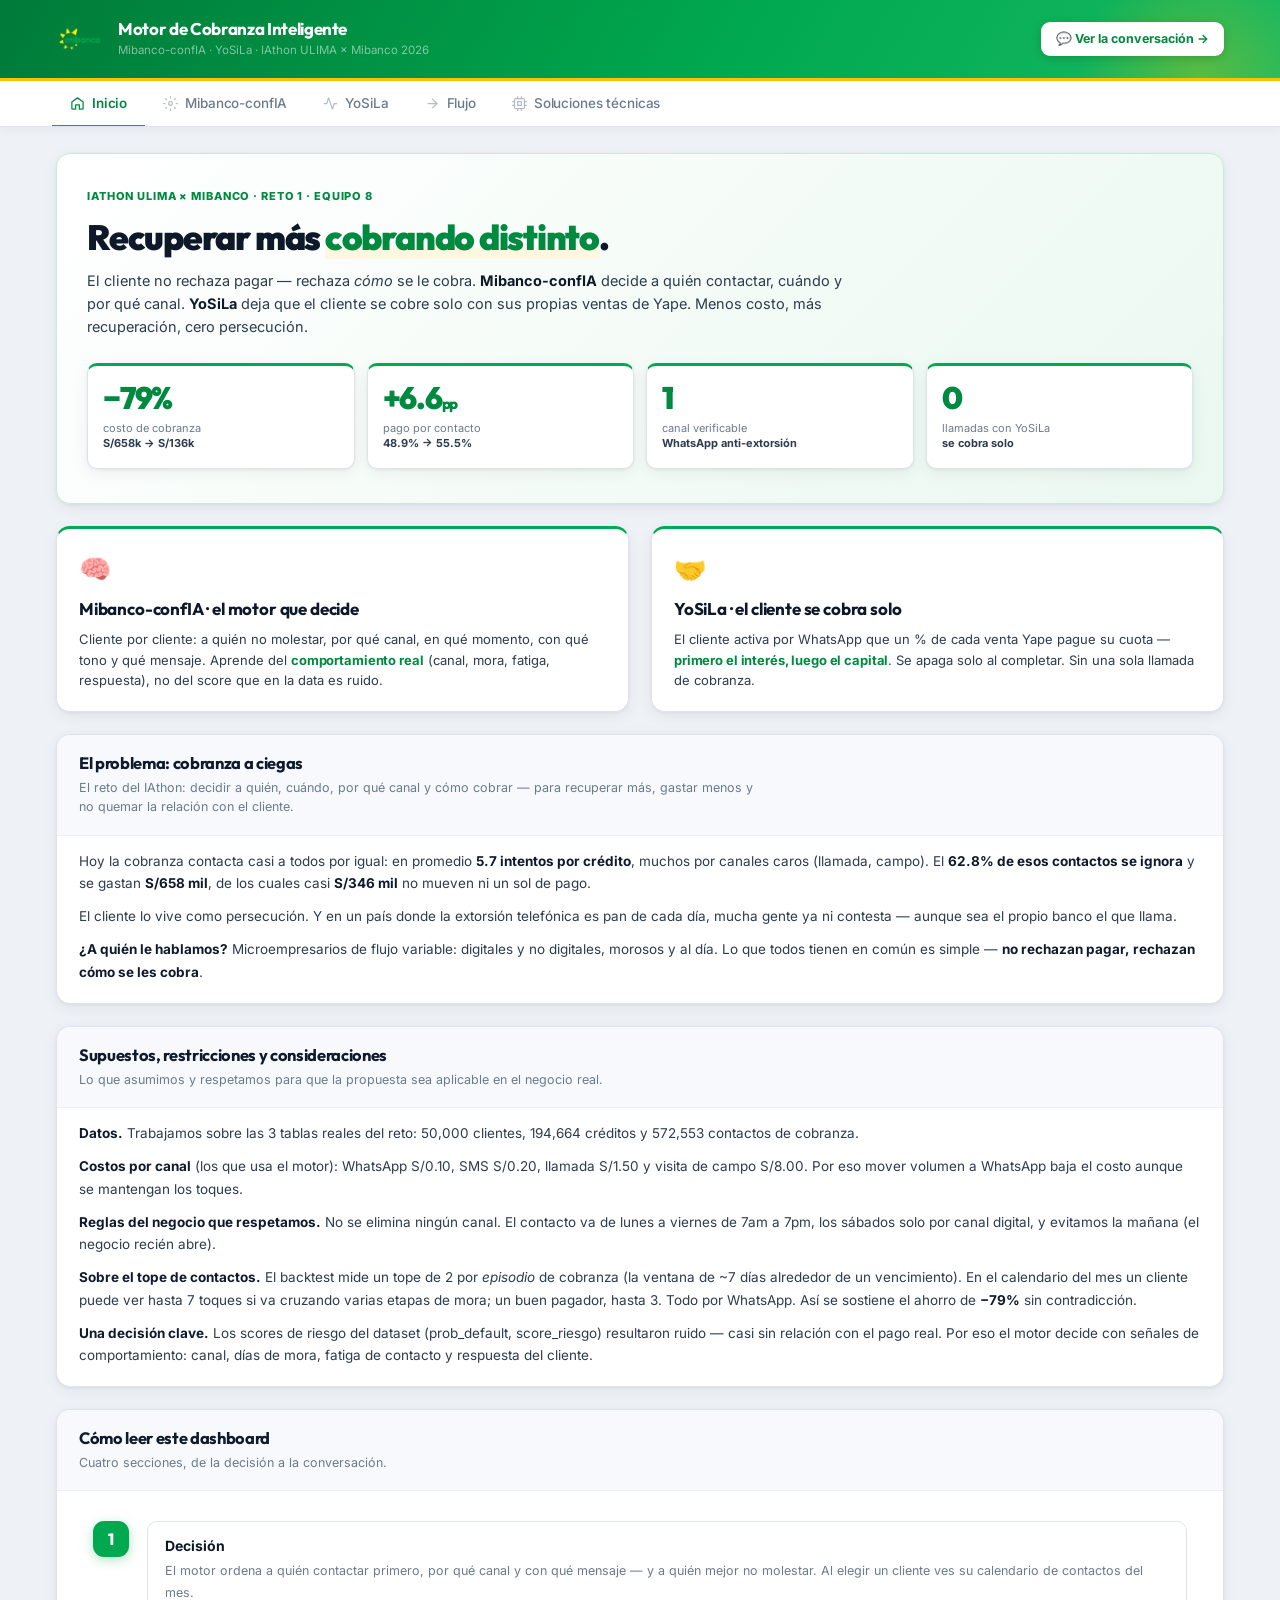
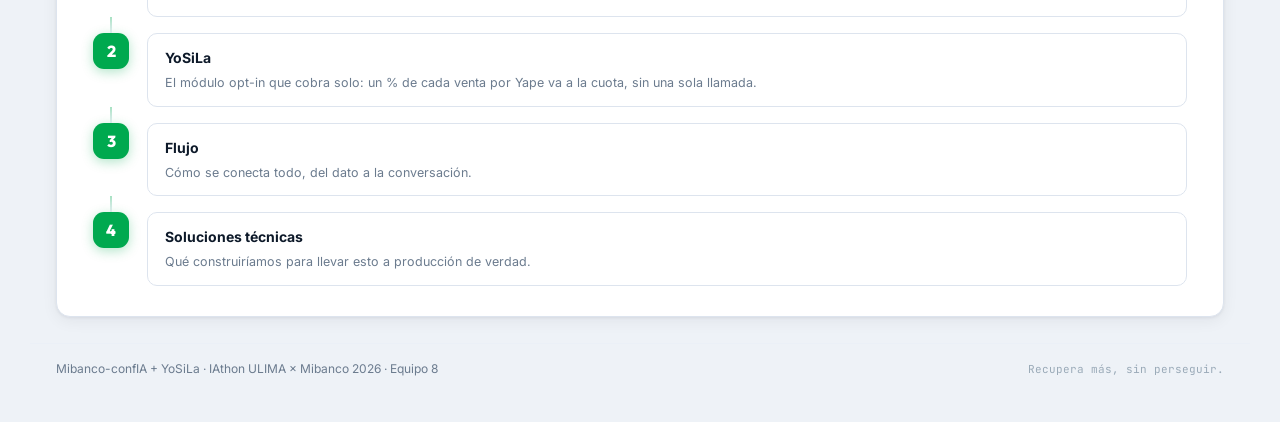
==== commit ec338c04: "Merge branch 'main' of https://github.com/piero0702/MIBANCO-ConfIA" ====
--- a/mvp-cobranza/web/index.html
+++ b/mvp-cobranza/web/index.html
@@ -36,7 +36,7 @@
     </button>
     <button class="tab" data-tab="asesoria" aria-selected="false">
       <svg class="tab-icon" width="15" height="15" viewBox="0 0 24 24" fill="none" stroke="currentColor" stroke-width="2" stroke-linecap="round" stroke-linejoin="round"><circle cx="12" cy="12" r="3"/><path d="M12 1v2M12 21v2M4.22 4.22l1.42 1.42M18.36 18.36l1.42 1.42M1 12h2M21 12h2M4.22 19.78l1.42-1.42M18.36 5.64l1.42-1.42"/></svg>
-      Decisión
+      Mibanco-confIA
     </button>
     <button class="tab" data-tab="yatekobro" aria-selected="false">
       <svg class="tab-icon" width="15" height="15" viewBox="0 0 24 24" fill="none" stroke="currentColor" stroke-width="2" stroke-linecap="round" stroke-linejoin="round"><polyline points="22 12 18 12 15 21 9 3 6 12 2 12"/></svg>
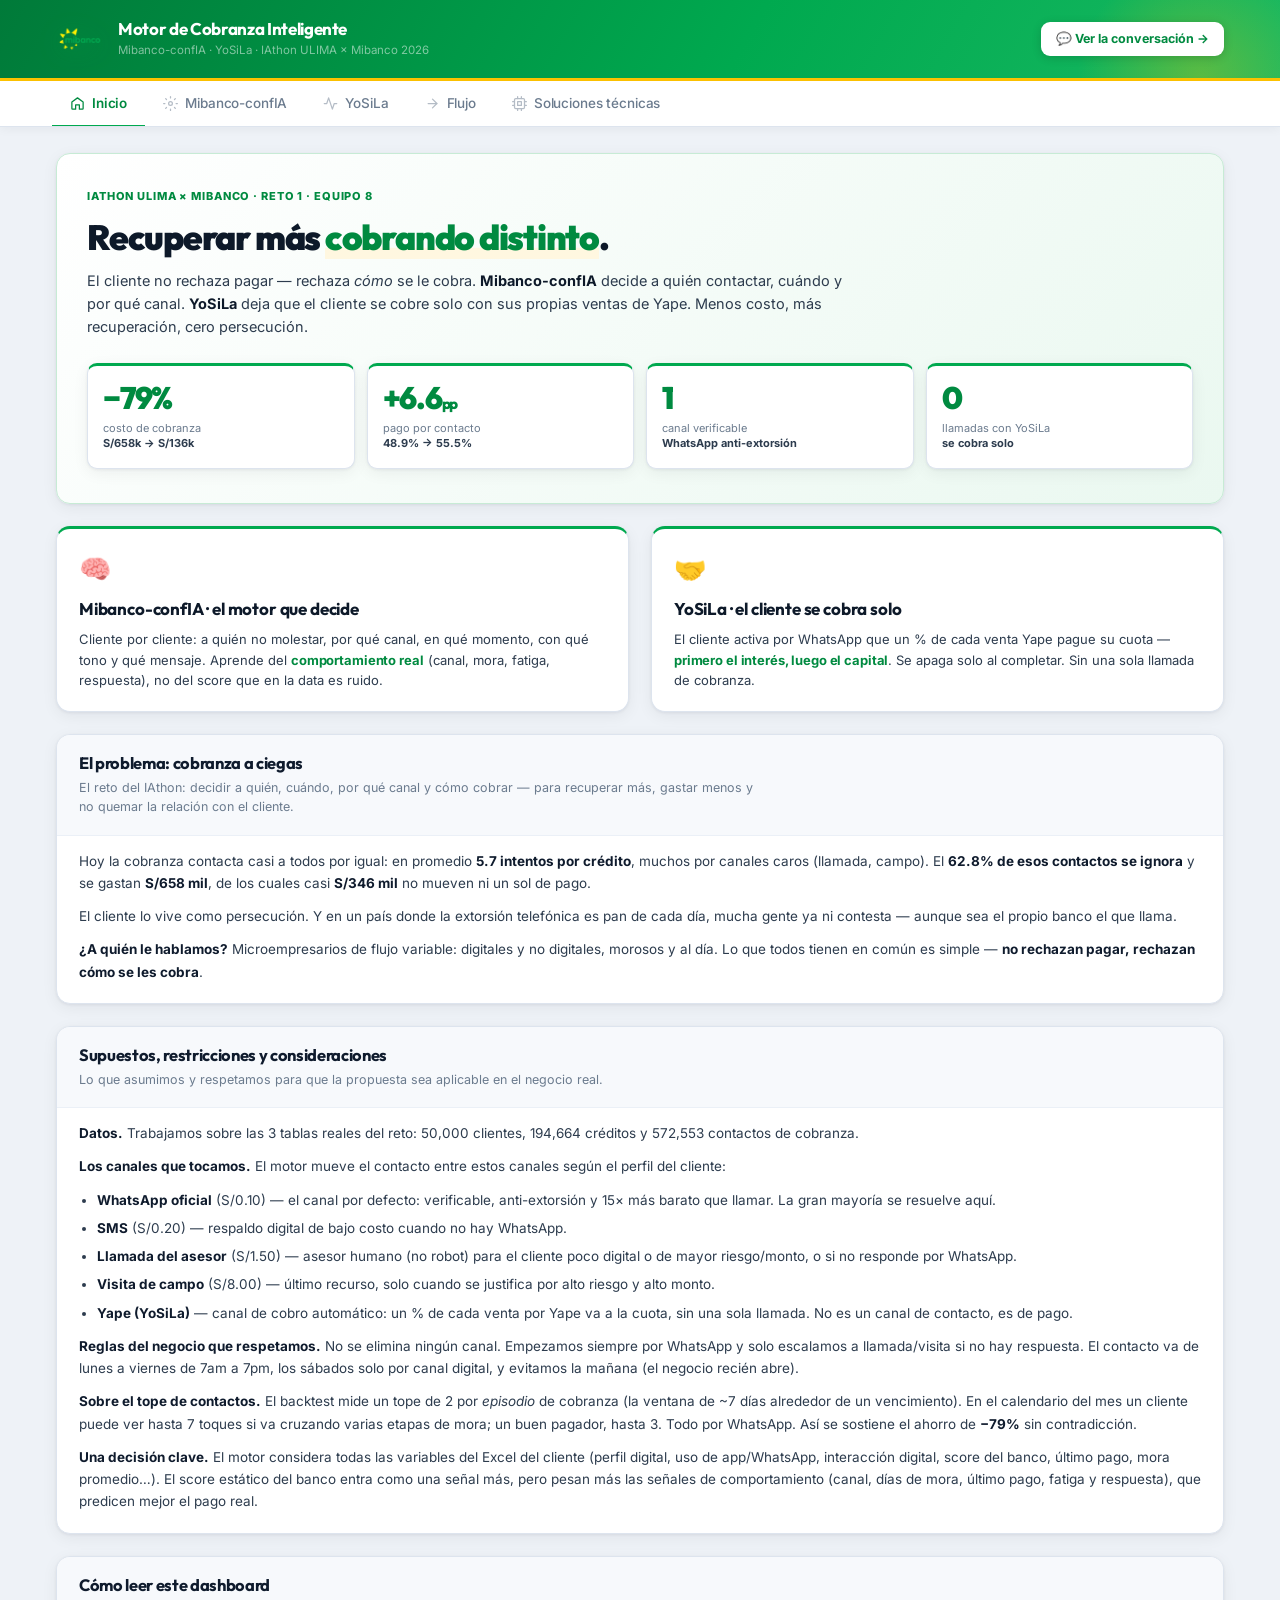
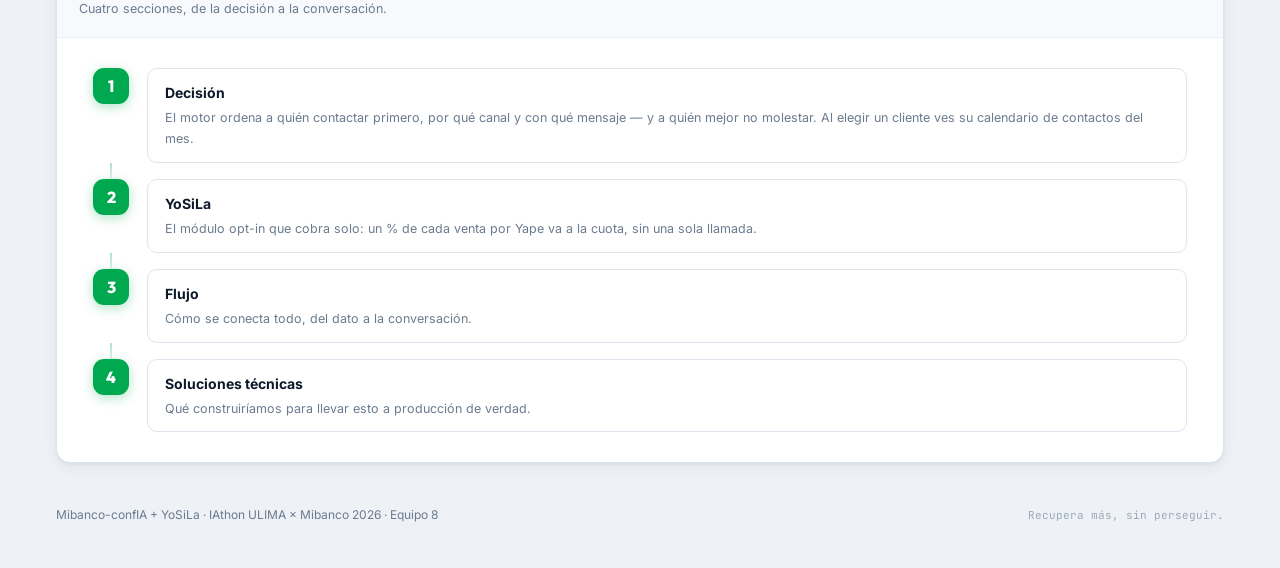
==== commit e65ab62a: "cambios" ====
--- a/mvp-cobranza/web/index.html
+++ b/mvp-cobranza/web/index.html
@@ -110,19 +110,32 @@
     <div class="prose">
       <p><b>Datos.</b> Trabajamos sobre las 3 tablas reales del reto: 50,000 clientes, 194,664
       créditos y 572,553 contactos de cobranza.</p>
-      <p><b>Costos por canal</b> (los que usa el motor): WhatsApp S/0.10, SMS S/0.20, llamada S/1.50
-      y visita de campo S/8.00. Por eso mover volumen a WhatsApp baja el costo aunque se mantengan
-      los toques.</p>
-      <p><b>Reglas del negocio que respetamos.</b> No se elimina ningún canal. El contacto va de
-      lunes a viernes de 7am a 7pm, los sábados solo por canal digital, y evitamos la mañana (el
-      negocio recién abre).</p>
+      <p><b>Los canales que tocamos.</b> El motor mueve el contacto entre estos canales según el
+      perfil del cliente:</p>
+      <ul class="canales-list">
+        <li><b>WhatsApp oficial</b> (S/0.10) — el canal por defecto: verificable, anti-extorsión y
+        15× más barato que llamar. La gran mayoría se resuelve aquí.</li>
+        <li><b>SMS</b> (S/0.20) — respaldo digital de bajo costo cuando no hay WhatsApp.</li>
+        <li><b>Llamada del asesor</b> (S/1.50) — asesor humano (no robot) para el cliente poco
+        digital o de mayor riesgo/monto, o si no responde por WhatsApp.</li>
+        <li><b>Visita de campo</b> (S/8.00) — último recurso, solo cuando se justifica por alto
+        riesgo y alto monto.</li>
+        <li><b>Yape (YoSiLa)</b> — canal de cobro automático: un % de cada venta por Yape va a la
+        cuota, sin una sola llamada. No es un canal de contacto, es de pago.</li>
+      </ul>
+      <p><b>Reglas del negocio que respetamos.</b> No se elimina ningún canal. Empezamos siempre por
+      WhatsApp y solo escalamos a llamada/visita si no hay respuesta. El contacto va de lunes a
+      viernes de 7am a 7pm, los sábados solo por canal digital, y evitamos la mañana (el negocio
+      recién abre).</p>
       <p><b>Sobre el tope de contactos.</b> El backtest mide un tope de 2 por <i>episodio</i> de
       cobranza (la ventana de ~7 días alrededor de un vencimiento). En el calendario del mes un
       cliente puede ver hasta 7 toques si va cruzando varias etapas de mora; un buen pagador, hasta
       3. Todo por WhatsApp. Así se sostiene el ahorro de <b>−79%</b> sin contradicción.</p>
-      <p><b>Una decisión clave.</b> Los scores de riesgo del dataset (prob_default, score_riesgo)
-      resultaron ruido — casi sin relación con el pago real. Por eso el motor decide con señales de
-      comportamiento: canal, días de mora, fatiga de contacto y respuesta del cliente.</p>
+      <p><b>Una decisión clave.</b> El motor considera todas las variables del Excel del cliente
+      (perfil digital, uso de app/WhatsApp, interacción digital, score del banco, último pago,
+      mora promedio…). El score estático del banco entra como una señal más, pero pesan más las
+      señales de comportamiento (canal, días de mora, último pago, fatiga y respuesta), que
+      predicen mejor el pago real.</p>
     </div>
   </section>
 
@@ -154,11 +167,13 @@
         <h2>Mibanco-confIA · decisión por cliente</h2>
         <span class="card-sub">El motor <b>Mibanco-confIA</b> decide, para cada cliente: <b>a quién no molestar</b>, canal, momento, frecuencia, tono y mensaje. Selecciona un cliente y verás <b>sus datos del Excel</b>, <b>por qué</b> se toma cada decisión y su <b>calendario de contactos del mes</b>.</span>
       </div>
+      <button class="add-cli" id="addCliBtn">➕ Simular ingreso de cliente</button>
     </div>
     <div class="dec">
       <div class="dec-list">
         <div class="dec-filters" id="decFilters">
-          <button class="chip on" data-f="todos">Todos</button>
+          <button class="chip on" data-f="demo">⭐ Demo</button>
+          <button class="chip" data-f="todos">Todos</button>
           <button class="chip" data-f="entrevistas">Entrevistados</button>
           <button class="chip" data-f="nocontactar">No contactar</button>
           <button class="chip" data-f="alto">Riesgo alto</button>
@@ -182,6 +197,71 @@
 
 <!-- ═══════════════════ MÓDULO 2 · YOSILA ═══════════════════ -->
 <main class="panel" id="tab-yatekobro">
+
+  <!-- ── Simulador YoSiLa (primero, para el jurado) ── -->
+  <section class="card">
+    <div class="card-h">
+      <div class="card-title-group">
+        <h2>YoSiLa · el cliente se cobra solo</h2>
+        <span class="card-sub">Un % de cada venta por Yape se imputa <b>primero al interés, luego al capital</b> (SBS 3274-2017 Art. 29.2). Se avisa en 3 momentos y se apaga solo al completar la cuota.</span>
+      </div>
+    </div>
+
+    <div class="yk">
+      <div class="yk-controls">
+        <div class="yk-presets" id="ykPresets"></div>
+
+        <div class="yk-field">
+          <label>Crédito (saldo S/)</label>
+          <div class="num-spin">
+            <button class="nsb" data-id="ykSaldo" data-dir="-1">−</button>
+            <input type="number" id="ykSaldo" value="3000" min="500" step="100" />
+            <button class="nsb" data-id="ykSaldo" data-dir="1">+</button>
+          </div>
+        </div>
+        <div class="yk-field-row">
+          <div class="yk-field"><label>Tasa EA</label>
+            <div class="num-spin"><button class="nsb" data-id="ykTasa" data-dir="-1">−</button><input type="number" id="ykTasa" value="50" min="10" max="120" step="1" /><button class="nsb" data-id="ykTasa" data-dir="1">+</button><span class="ns-unit">%</span></div>
+          </div>
+          <div class="yk-field"><label>Plazo</label>
+            <div class="num-spin"><button class="nsb" data-id="ykPlazo" data-dir="-1">−</button><input type="number" id="ykPlazo" value="12" min="3" max="36" step="1" /><button class="nsb" data-id="ykPlazo" data-dir="1">+</button><span class="ns-unit">m</span></div>
+          </div>
+        </div>
+        <div class="yk-field">
+          <label>% por venta Yape <b id="ykPctV">2%</b></label>
+          <div class="seg" id="ykPct"><button data-v="1">1%</button><button data-v="2" class="on">2%</button><button data-v="3">3%</button><button data-v="5">5%</button></div>
+        </div>
+        <div class="yk-field">
+          <label>Ventas por día en Yape <b id="ykTxnsV">30 ventas</b></label>
+          <input type="range" id="ykTxns" min="5" max="200" step="5" value="30" />
+        </div>
+        <div class="yk-field">
+          <label>Promedio por transacción <b id="ykAvgV">S/ 35</b></label>
+          <input type="range" id="ykAvg" min="10" max="500" step="5" value="35" />
+        </div>
+        <div class="yk-ventas-total">Ventas por día en Yape: <b id="ykVentasV">S/ 1,050</b></div>
+        <div class="yk-mode" id="ykMode"></div>
+      </div>
+
+      <div class="yk-out">
+        <div class="yk-amort" id="ykAmort"></div>
+        <div class="yk-bars" id="ykBars"></div>
+        <div class="yk-resumen" id="ykResumen"></div>
+        <div class="yk-pct-compare" id="ykPctCompare"></div>
+
+        <div class="yk-split">
+          <div class="yk-ledger-wrap">
+            <div class="mini-h">Ledger día a día <span id="ykLedMode" class="ledtag"></span></div>
+            <div class="ledger" id="ykLedger"></div>
+          </div>
+          <div class="yk-events-wrap">
+            <div class="mini-h">Notificaciones emitidas (solo 3)</div>
+            <div class="events" id="ykEvents"></div>
+          </div>
+        </div>
+      </div>
+    </div>
+  </section>
 
   <!-- ── Flujo de activación Yape por perfil ── -->
   <section class="card">
@@ -347,56 +427,6 @@
     </div><!-- /yape-paths -->
   </section>
 
-  <!-- ── Simulador YoSiLa ── -->
-  <section class="card">
-    <div class="card-h">
-      <div class="card-title-group">
-        <h2>YoSiLa · el cliente se cobra solo</h2>
-        <span class="card-sub">Un % de cada venta por Yape se imputa <b>primero al interés, luego al capital</b> (SBS 3274-2017 Art. 29.2). Se avisa en 3 momentos y se apaga solo al completar la cuota.</span>
-      </div>
-    </div>
-
-    <div class="yk">
-      <div class="yk-controls">
-        <div class="yk-presets" id="ykPresets"></div>
-
-        <div class="yk-field">
-          <label>Crédito (saldo S/)</label>
-          <input type="number" id="ykSaldo" value="3000" min="500" step="100" />
-        </div>
-        <div class="yk-field-row">
-          <div class="yk-field"><label>Tasa EA</label><div class="input-wrap has-unit"><input type="number" id="ykTasa" value="50" min="10" max="120" step="1" /><span class="unit">%</span></div></div>
-          <div class="yk-field"><label>Plazo</label><div class="input-wrap has-unit"><input type="number" id="ykPlazo" value="12" min="3" max="36" step="1" /><span class="unit">m</span></div></div>
-        </div>
-        <div class="yk-field">
-          <label>% por venta Yape <b id="ykPctV">2%</b></label>
-          <div class="seg" id="ykPct"><button data-v="1">1%</button><button data-v="2" class="on">2%</button><button data-v="3">3%</button><button data-v="5">5%</button></div>
-        </div>
-        <div class="yk-field">
-          <label>Ventas por día en Yape <b id="ykVentasV">S/ 1,000</b></label>
-          <input type="range" id="ykVentas" min="200" max="2500" step="100" value="1000" />
-        </div>
-        <div class="yk-mode" id="ykMode"></div>
-      </div>
-
-      <div class="yk-out">
-        <div class="yk-amort" id="ykAmort"></div>
-        <div class="yk-bars" id="ykBars"></div>
-        <div class="yk-resumen" id="ykResumen"></div>
-
-        <div class="yk-split">
-          <div class="yk-ledger-wrap">
-            <div class="mini-h">Ledger día a día <span id="ykLedMode" class="ledtag"></span></div>
-            <div class="ledger" id="ykLedger"></div>
-          </div>
-          <div class="yk-events-wrap">
-            <div class="mini-h">Notificaciones emitidas (solo 3)</div>
-            <div class="events" id="ykEvents"></div>
-          </div>
-        </div>
-      </div>
-    </div>
-  </section>
 </main>
 
 <!-- ═══════════════════ MÓDULO 3 · FLUJO ═══════════════════ -->
@@ -517,7 +547,7 @@
       <div class="fconn"></div>
       <div class="fstep"><div class="fnum">✓</div><div class="fbody"><b>Con tope y registro</b><small>Nunca pasa el tope de contactos; si activa YoSiLa, su "sí" por WhatsApp queda registrado como consentimiento (Res. SBS 02522-2025).</small></div></div>
     </div>
-    <div class="bt-note" style="margin:0 22px 22px">En esta demo las decisiones están <b>precalculadas</b> (motor en Python sobre la data real) para poder explorarlas cliente por cliente. En producción, los modelos se reentrenan con cada nuevo contacto y la IA generativa corre en vivo sobre WhatsApp Business.</div>
+    <div class="bt-note" style="margin:0 22px 22px">Las decisiones que ves se calculan con el motor en Python corriendo sobre los <b>datos reales del reto</b> (las 3 tablas: clientes, créditos y contactos) — el mismo motor que iría a producción. En producción, además, los modelos se reentrenan con cada nuevo contacto y la IA generativa redacta en vivo sobre WhatsApp Business.</div>
   </section>
 </main>
 
@@ -526,6 +556,15 @@
   <span class="foot-meta">Recupera más, sin perseguir.</span>
 </footer>
 
+<!-- ═══════════ MODAL · Simular ingreso de cliente nuevo ═══════════ -->
+<div class="modal-ov" id="ncModal" hidden>
+  <div class="modal" role="dialog" aria-modal="true" aria-label="Simular ingreso de cliente">
+    <div class="modal-h"><b>➕ Simular ingreso de un cliente nuevo</b><button class="modal-x" id="ncClose" aria-label="Cerrar">✕</button></div>
+    <div class="modal-body" id="ncBody"></div>
+  </div>
+</div>
+
 <script src="app.js"></script>
+<script src="nuevo-cliente.js"></script>
 </body>
 </html>
--- a/mvp-cobranza/web/styles.css
+++ b/mvp-cobranza/web/styles.css
@@ -194,6 +194,9 @@
 .prose p:last-child { margin-bottom: 0; }
 .prose b { color: var(--ink); font-weight: 700; }
 .prose i { color: var(--ink-2); }
+.canales-list { margin: 0 0 11px; padding-left: 18px; }
+.canales-list li { margin: 0 0 6px; }
+.canales-list li:last-child { margin-bottom: 0; }
 
 /* ══════════════════ INICIO · LANDING (hero + pilares) ══════════════════ */
 .hero {
@@ -693,6 +696,15 @@
   font-family: var(--mono); font-size: 11px; font-weight: 700; color: var(--navy);
   background: var(--panelbg); border: 1px solid var(--line); border-radius: var(--r-xs);
   padding: 5px 4px; text-align: center; height: fit-content;
+  display: flex; flex-direction: column; align-items: center; gap: 2px;
+}
+.cal-rel { font-size: 9px; font-weight: 800; }
+.cal-rel.pre { color: var(--mb-green-d); }
+.cal-rel.mora { color: var(--warn); }
+.cal-obj {
+  font-size: 9.5px; font-weight: 700; color: var(--mb-green-d);
+  background: var(--mb-green-050); border: 1px solid var(--mb-green-100);
+  padding: 2px 7px; border-radius: 20px;
 }
 .cal-body { min-width: 0; }
 .cal-top { display: flex; align-items: center; justify-content: space-between; gap: 8px; margin-bottom: 6px; flex-wrap: wrap; }
@@ -761,6 +773,176 @@
   .fi-grid { grid-template-columns: repeat(2, 1fr); }
   .pq-item b { min-width: auto; display: block; margin-bottom: 2px; }
 }
+
+/* ══════════════════ QUICK SCOPE (ejecutivo) ══════════════════ */
+.dd-qs {
+  display: grid; grid-template-columns: repeat(4, 1fr); gap: 1px; margin-top: 14px;
+  background: var(--line-2); border: 1px solid var(--line-2); border-radius: var(--r-sm); overflow: hidden;
+}
+.qs-st { background: #fff; padding: 10px 12px; }
+.qs-v { font-family: var(--display); font-size: 14px; font-weight: 800; color: var(--navy); letter-spacing: -.02em; line-height: 1.15; }
+.qs-v.muted { color: var(--warn); }
+.qs-l { font-size: 9px; text-transform: uppercase; letter-spacing: .04em; color: var(--muted); font-weight: 700; margin-top: 3px; }
+@media (max-width: 600px) { .dd-qs { grid-template-columns: repeat(2, 1fr); } }
+
+/* ══════════════════ CONEXIÓN YAPE (mini-gráfico estilo Screen Time) ══════════════════ */
+.dd-yape { margin-top: 16px; }
+.yp-chart { display: flex; align-items: flex-end; gap: 6px; padding: 14px 4px 0; }
+.yp-col { flex: 1; display: flex; flex-direction: column; align-items: center; gap: 4px; min-width: 0; }
+.yp-val { font-family: var(--mono); font-size: 9px; color: var(--muted); font-weight: 700; white-space: nowrap; }
+.yp-val.hot { color: var(--mb-green-d); }
+.yp-track { width: 100%; height: 70px; display: flex; align-items: flex-end; }
+.yp-bar {
+  width: 100%; background: linear-gradient(180deg, var(--mb-green-l), var(--mb-green));
+  border-radius: 5px 5px 0 0; min-height: 4px; position: relative; transition: height .5s var(--ease);
+}
+.yp-bar.hot { background: linear-gradient(180deg, #FFD740, var(--mb-yellow)); }
+.yp-star { position: absolute; top: -15px; left: 50%; transform: translateX(-50%); font-size: 11px; }
+.yp-lbl { font-size: 10px; color: var(--muted); font-weight: 600; }
+.yp-nudge {
+  margin-top: 12px; font-size: 12px; line-height: 1.5; color: var(--ink-2);
+  background: var(--mb-yellow-050); border: 1px solid #F4D98A; border-radius: var(--r-sm); padding: 10px 12px;
+}
+.yp-nudge b { color: var(--mb-green-d); }
+.yp-nudge.calm { background: var(--panelbg); border-color: var(--line-2); color: var(--muted); }
+
+/* ══════════════════ SIMULADOR día-a-día + mini-chat WhatsApp ══════════════════ */
+.dd-sim { margin-top: 16px; }
+.sim-slider { padding: 4px 2px 0; }
+.sim-slider input[type=range] { width: 100%; }
+.sim-ticks { display: flex; justify-content: space-between; margin-top: 5px; }
+.sim-ticks span { font-size: 9px; color: var(--muted); font-weight: 600; flex: 1; text-align: center; }
+.sim-ticks span.on { color: var(--mb-green-d); font-weight: 800; }
+.sim-meta { font-size: 12px; color: var(--ink-2); margin: 11px 0; line-height: 1.5; }
+.sim-meta .sim-etapa { font-weight: 800; color: var(--navy); }
+.sim-phone { background: #e5ddd5; border: 1px solid var(--line); border-radius: 12px; overflow: hidden; }
+.sim-head { background: var(--wa-d); color: #fff; font-size: 12px; font-weight: 700; padding: 8px 12px; display: flex; align-items: center; gap: 6px; }
+.sim-head .verif { font-size: 10px; background: rgba(255,255,255,.2); padding: 1px 6px; border-radius: 4px; font-weight: 700; }
+.sim-chat { max-height: 340px; overflow-y: auto; padding: 12px; display: flex; flex-direction: column; gap: 4px; }
+.sim-day { align-self: center; font-size: 10.5px; color: #5b6b6b; background: rgba(255,255,255,.85); padding: 2px 10px; border-radius: 8px; margin-bottom: 4px; }
+.sim-msg { display: flex; max-width: 84%; }
+.sim-msg.bank { align-self: flex-end; }
+.sim-msg.client { align-self: flex-start; }
+.sim-bubble {
+  padding: 7px 10px; border-radius: 9px; font-size: 12.5px; line-height: 1.45;
+  box-shadow: 0 1px 1px rgba(0,0,0,.08); animation: fadeUp .2s ease; word-break: break-word;
+}
+.sim-msg.bank .sim-bubble { background: #dcf8c6; border-bottom-right-radius: 2px; }
+.sim-msg.client .sim-bubble { background: #fff; border-bottom-left-radius: 2px; }
+.sim-msg .dots { display: inline-flex; gap: 3px; padding: 2px 0; }
+.sim-msg .dots span { width: 6px; height: 6px; border-radius: 50%; background: #999; display: inline-block; animation: simbounce 1.2s infinite; }
+.sim-msg .dots span:nth-child(2) { animation-delay: .2s; }
+.sim-msg .dots span:nth-child(3) { animation-delay: .4s; }
+.sim-sys { align-self: center; font-size: 11px; padding: 6px 12px; border-radius: 9px; margin: 4px 0; text-align: center; max-width: 92%; line-height: 1.4; }
+.sim-sys.llamada { background: #eef3fd; border: 1px solid #c7d8f5; color: #1a4fa3; }
+.sim-sys.campo { background: #fdf0e8; border: 1px solid #f5cba8; color: #9a4a16; font-weight: 700; }
+.sim-sys.prog { background: var(--good-bg); border: 1px solid var(--good-border); color: var(--good); font-weight: 700; }
+.sim-play {
+  margin-top: 10px; width: 100%; background: var(--mb-green); color: #fff; border: none;
+  border-radius: var(--r-sm); padding: 9px; font-family: var(--sans); font-size: 12.5px; font-weight: 700;
+  cursor: pointer; transition: background .15s ease;
+}
+.sim-play:hover { background: var(--mb-green-d); }
+/* Badge verde de WhatsApp verificado + avatar */
+.wa-verif {
+  display: inline-grid; place-items: center; width: 15px; height: 15px; border-radius: 50%;
+  background: #25D366; color: #fff; font-size: 9px; font-weight: 900; vertical-align: middle; flex: none;
+}
+.sim-wa-avatar {
+  display: inline-grid; place-items: center; width: 22px; height: 22px; border-radius: 50%;
+  background: #fff; color: var(--wa-d); font-family: Georgia, serif; font-weight: 800; font-size: 13px; flex: none;
+}
+.sim-yosila {
+  margin-top: 10px; font-size: 11.5px; line-height: 1.5; color: var(--mb-green-d);
+  background: var(--mb-green-050); border: 1px solid var(--mb-green-100); border-radius: var(--r-sm); padding: 9px 12px;
+}
+/* Mensaje de prepago (nudge del buen día) dentro de Conexión Yape */
+.yp-msg { margin-top: 13px; }
+.yp-msg-h { font-size: 10.5px; color: var(--muted); font-weight: 700; margin-bottom: 7px; display: flex; align-items: center; gap: 6px; flex-wrap: wrap; }
+.yp-msg-h b { color: var(--ink-2); }
+.yp-msg-phone { background: #e5ddd5; border: 1px solid var(--line); border-radius: 11px; padding: 11px; display: flex; justify-content: flex-end; }
+.yp-msg-phone .sim-msg { max-width: 92%; }
+
+/* ══════════════════ SIMULAR INGRESO DE CLIENTE (modal + flujo) ══════════════════ */
+.add-cli {
+  background: var(--mb-green); color: #fff; border: none; border-radius: var(--r-sm);
+  padding: 9px 14px; font-family: var(--sans); font-size: 12.5px; font-weight: 700; cursor: pointer;
+  white-space: nowrap; flex: none; transition: background .15s ease, transform .15s ease;
+  box-shadow: 0 2px 8px rgba(0,169,79,.25); height: fit-content;
+}
+.add-cli:hover { background: var(--mb-green-d); transform: translateY(-1px); }
+.nuevo-tag {
+  font-size: 8.5px; font-weight: 800; letter-spacing: .04em; background: var(--mb-yellow);
+  color: var(--navy); padding: 1px 5px; border-radius: 4px; vertical-align: middle;
+}
+.modal-ov {
+  position: fixed; inset: 0; z-index: 100; background: rgba(13,25,41,.55);
+  display: flex; align-items: center; justify-content: center; padding: 20px; backdrop-filter: blur(2px);
+  animation: fadeUp .15s ease;
+}
+.modal-ov[hidden] { display: none; }
+.modal {
+  background: var(--card); border-radius: var(--r); box-shadow: 0 20px 60px rgba(0,0,0,.3);
+  width: 100%; max-width: 540px; max-height: 90vh; overflow: hidden; display: flex; flex-direction: column;
+}
+.modal-h {
+  display: flex; align-items: center; justify-content: space-between; padding: 15px 20px;
+  background: linear-gradient(120deg, #007A39, #00A94F 70%); color: #fff; font-size: 14px; font-weight: 700;
+  border-bottom: 3px solid var(--mb-yellow);
+}
+.modal-x { background: rgba(255,255,255,.2); color: #fff; border: none; width: 26px; height: 26px; border-radius: 7px; cursor: pointer; font-size: 13px; }
+.modal-x:hover { background: rgba(255,255,255,.35); }
+.modal-body { padding: 20px; overflow-y: auto; }
+.nc-intro { font-size: 12.5px; line-height: 1.55; color: var(--ink-2); margin: 0 0 16px; }
+.nc-intro b { color: var(--mb-green-d); }
+.nc-grid { display: grid; grid-template-columns: 1fr 1fr; gap: 11px 14px; }
+.nc-grid label { font-size: 11px; font-weight: 700; color: var(--ink-2); display: flex; flex-direction: column; gap: 5px; }
+.nc-grid input, .nc-grid select {
+  font-family: var(--sans); font-size: 13px; font-weight: 600; padding: 8px 10px;
+  border: 1.5px solid var(--line); border-radius: var(--r-sm); background: var(--card); color: var(--ink); outline: none;
+}
+.nc-grid input:focus, .nc-grid select:focus { border-color: var(--mb-green); box-shadow: 0 0 0 3px var(--mb-green-100); }
+.nc-toggle { grid-column: 1 / -1; flex-direction: row !important; align-items: center; gap: 8px !important; font-weight: 600; }
+.nc-toggle input { width: 16px; height: 16px; accent-color: var(--mb-green); }
+.nc-go {
+  margin-top: 18px; width: 100%; background: var(--mb-green); color: #fff; border: none; border-radius: var(--r-sm);
+  padding: 11px; font-family: var(--sans); font-size: 13.5px; font-weight: 700; cursor: pointer; transition: background .15s ease;
+}
+.nc-go:hover { background: var(--mb-green-d); }
+.nc-loading { display: flex; flex-direction: column; gap: 5px; padding: 8px 0; }
+.nc-step {
+  display: flex; align-items: center; gap: 12px; padding: 11px 14px; border-radius: var(--r-sm);
+  font-size: 13px; color: var(--muted-2); background: var(--panelbg); border: 1px solid var(--line-2);
+  opacity: .5; transition: opacity .25s ease, color .25s ease, border-color .25s ease;
+}
+.nc-step.active { opacity: 1; color: var(--ink); border-color: var(--mb-green-100); }
+.nc-step.done { opacity: 1; color: var(--mb-green-d); }
+.nc-spin { width: 16px; height: 16px; flex: none; display: grid; place-items: center; font-size: 12px; font-weight: 800; color: var(--mb-green); }
+.nc-step.active .nc-spin { border: 2px solid var(--mb-green-100); border-top-color: var(--mb-green); border-radius: 50%; animation: ncspin .7s linear infinite; }
+@keyframes ncspin { to { transform: rotate(360deg); } }
+.nc-done { text-align: center; padding: 16px 8px; }
+.nc-done-ic { font-size: 40px; margin-bottom: 8px; }
+.nc-done b { font-family: var(--display); font-size: 17px; color: var(--navy); display: block; margin-bottom: 6px; }
+.nc-done p { font-size: 12.5px; color: var(--ink-2); line-height: 1.55; margin: 0 0 16px; }
+.nc-done .nc-go { max-width: 260px; margin: 0 auto; }
+@media (max-width: 600px) { .nc-grid { grid-template-columns: 1fr; } }
+@keyframes fadeUp { from { opacity: 0; transform: translateY(5px); } to { opacity: 1; transform: translateY(0); } }
+@keyframes simbounce { 0%, 60%, 100% { transform: translateY(0); } 30% { transform: translateY(-4px); } }
+
+/* ══════════════════ COLAPSABLES (detalle a demanda) ══════════════════ */
+.collap { margin-top: 12px; border: 1px solid var(--line); border-radius: var(--r-sm); overflow: hidden; }
+.collap > summary {
+  cursor: pointer; padding: 11px 14px; font-size: 12px; font-weight: 700; color: var(--ink-2);
+  background: var(--panelbg); list-style: none; display: flex; align-items: center; justify-content: space-between;
+}
+.collap > summary::-webkit-details-marker { display: none; }
+.collap > summary::after { content: '▾'; color: var(--muted); transition: transform .2s; }
+.collap[open] > summary::after { transform: rotate(180deg); }
+.collap[open] > summary { border-bottom: 1px solid var(--line-2); }
+.collap-body { padding: 4px 14px 14px; }
+.collap-body .dd-cal-h { display: none; }   /* el summary ya hace de título */
+.collap-body .dd-porque, .collap-body .dd-ficha, .collap-body .dd-cal { margin-top: 6px; }
+.cal-ch.esc { color: #1a4fa3; }
 
 /* ══════════════════ YATEKOBRO ══════════════════ */
 .yk { display: grid; grid-template-columns: 300px 1fr; }
@@ -849,22 +1031,39 @@
   font-family: var(--mono);
   pointer-events: none;
 }
-.yk-field input[type=number] {
-  font-family: var(--mono);
-  font-size: 14px;
-  font-weight: 600;
-  padding: 9px 11px;
-  border: 1.5px solid var(--line);
-  border-radius: var(--r-sm);
-  width: 100%;
-  background: var(--card);
-  color: var(--ink);
-  transition: border-color .15s ease, box-shadow .15s ease;
-  outline: none;
-}
-.yk-field input[type=number]:focus {
+/* custom number spinner */
+.num-spin {
+  display: flex; align-items: stretch;
+  border: 1.5px solid var(--line); border-radius: var(--r-sm);
+  overflow: hidden; background: var(--card);
+  transition: border-color .15s, box-shadow .15s;
+}
+.num-spin:focus-within {
   border-color: var(--mb-green);
   box-shadow: 0 0 0 3px var(--mb-green-100);
+}
+.num-spin input[type=number] {
+  flex: 1; border: none; outline: none;
+  font-family: var(--mono); font-size: 14px; font-weight: 700;
+  padding: 9px 6px; text-align: center;
+  background: transparent; color: var(--ink); min-width: 0;
+}
+.num-spin input[type=number]::-webkit-outer-spin-button,
+.num-spin input[type=number]::-webkit-inner-spin-button { -webkit-appearance: none; }
+.num-spin input[type=number] { -moz-appearance: textfield; }
+.nsb {
+  width: 34px; border: none; background: var(--bg);
+  font-size: 1.15rem; font-weight: 700; color: var(--mb-green-d);
+  cursor: pointer; transition: background .12s; flex: none;
+}
+.nsb:first-child { border-right: 1.5px solid var(--line); }
+.nsb:last-of-type { border-left: 1.5px solid var(--line); }
+.nsb:hover { background: var(--mb-green-050); }
+.nsb:active { background: var(--mb-green-100); }
+.ns-unit {
+  padding: 0 10px; display: flex; align-items: center;
+  font-size: 12px; color: var(--muted); background: var(--bg);
+  border-left: 1.5px solid var(--line);
 }
 .seg {
   display: flex;
@@ -930,6 +1129,32 @@
 }
 .yk-mode b { color: var(--ink-2); }
 .yk-mode code { font-size: 11px; }
+
+/* ventas total derivada */
+.yk-ventas-total { font-size: .82rem; color: var(--muted); margin-top: 4px; }
+.yk-ventas-total b { color: var(--mb-green-d); font-weight: 700; }
+
+/* pct comparison scrollable */
+.yk-pct-compare { margin-top: 12px; }
+.pct-compare-h { font-size: .78rem; color: var(--muted); margin-bottom: 8px; }
+.pct-compare-h small { opacity: .75; }
+.pct-compare-scroll { display: flex; gap: 10px; }
+.pct-card {
+  flex: 1;
+  border: 2px solid var(--line); border-radius: 10px;
+  padding: 12px 10px; cursor: pointer;
+  transition: border-color .15s, background .15s;
+  user-select: none;
+}
+.pct-card:hover { border-color: var(--mb-green-l); background: var(--mb-green-050); }
+.pct-card.on { border-color: var(--mb-green); background: var(--mb-green-050); }
+.pct-card-h { font-size: 1.5rem; font-weight: 800; color: var(--mb-green-d); line-height: 1; }
+.pct-card-aporte { font-size: .95rem; font-weight: 700; color: var(--navy); margin: 6px 0 8px; }
+.pct-card-aporte small { font-weight: 400; color: var(--muted); font-size: .78rem; }
+.pct-card-rows { font-size: .77rem; display: flex; flex-direction: column; gap: 5px; }
+.pct-card-rows > div { display: flex; justify-content: space-between; gap: 4px; align-items: baseline; }
+.pct-card-rows span { color: var(--muted); }
+.pct-card-rows b { color: var(--navy); white-space: nowrap; }
 
 .yk-out { padding: 18px 20px; min-width: 0; }
 .yk-amort {
@@ -1002,7 +1227,7 @@
 .yk-st.hl .sv { color: var(--good); }
 .yk-st .sl { font-size: 10.5px; color: var(--muted); margin-top: 3px; line-height: 1.3; }
 
-.yk-split { display: grid; grid-template-columns: 1.25fr 1fr; gap: 16px; }
+.yk-split { display: grid; grid-template-columns: 1.25fr 1fr; gap: 16px; margin-top: 28px; padding-top: 28px; border-top: 1px solid var(--line); }
 .mini-h {
   font-size: 10.5px;
   text-transform: uppercase;
